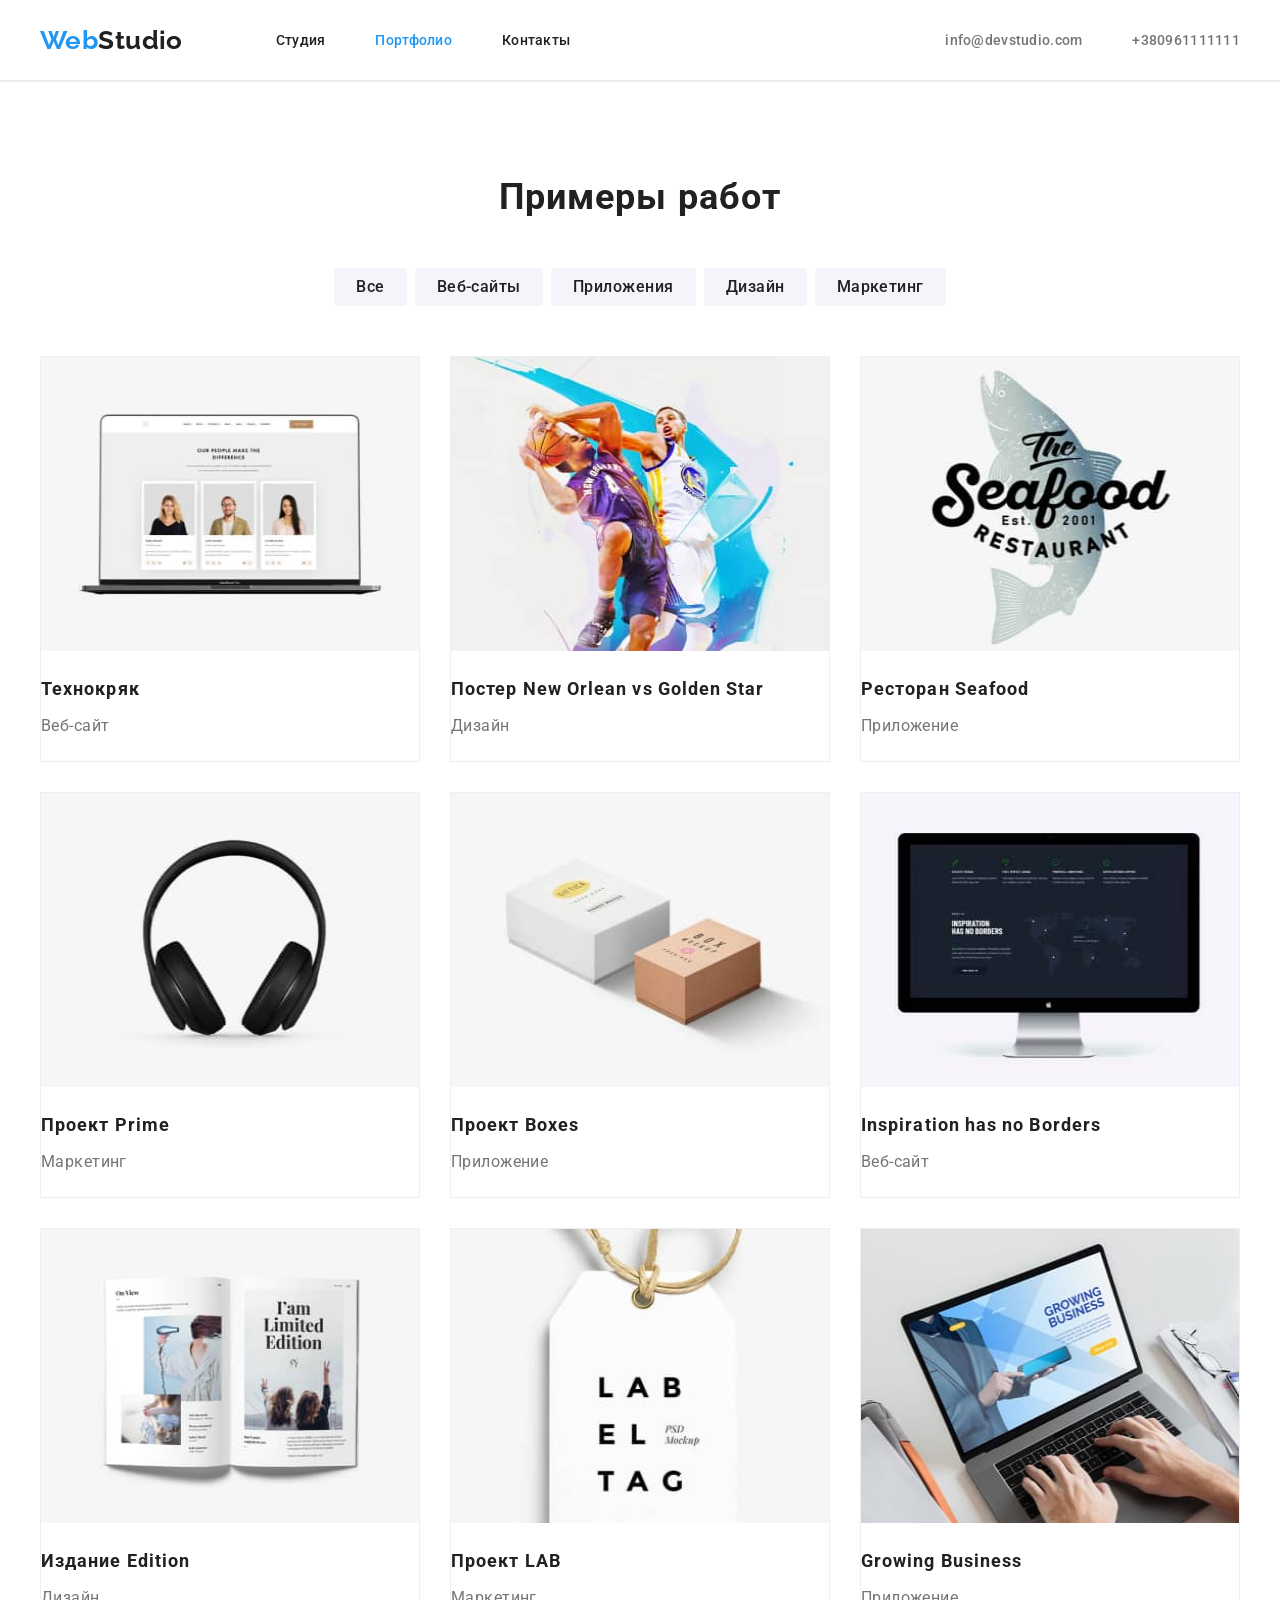
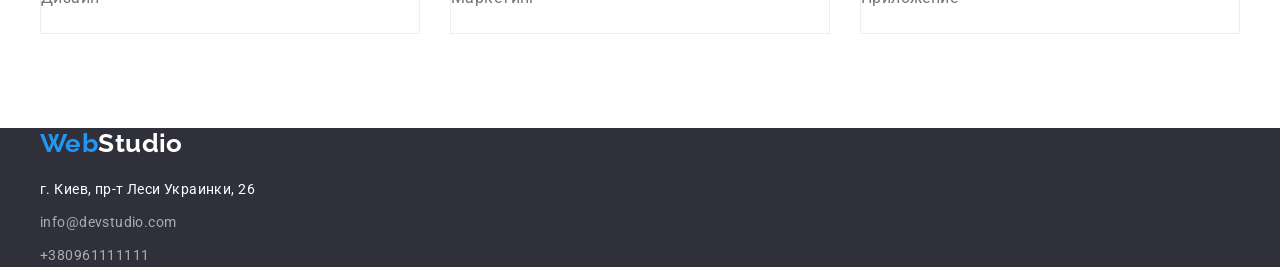
==== portfolio.html @ df91053e "files added" ====
<!DOCTYPE html>
<html lang="ru">

<head>
    <meta charset="UTF-8">
    <meta http-equiv="X-UA-Compatible" content="IE=edge">
    <meta name="viewport" content="width=device-width, initial-scale=1.0">
    <title>Webstudio</title>

    <link
        href="https://fonts.googleapis.com/css2?family=Raleway:wght@700&family=Roboto:wght@400;500;700;900&display=swap"
        rel="stylesheet">

    <link rel="stylesheet"
        href="https://cdnjs.cloudflare.com/ajax/libs/modern-normalize/1.1.0/modern-normalize.min.css">
    <link rel="stylesheet" href="./css/styles.css">

</head>

<body>
    <main>
        <!-- Navigation header -->

        <header class="page-header">
            <div class="container">
                <div class="headerbox">
                    <nav class="main-nav">

                        <a class="logo link" href="./index.html"> <span class="logoblue">Web</span>Studio</a>
                        <ul class="site-nav">

                            <li class="site-nav-item"> <a href="./index.html" class="link">Студия</a>
                            </li>


                            <li class="site-nav-item"> <a href="./portfolio.html" class="link-current">Портфолио</a>
                            </li>


                            <li class="site-nav-item"> <a href="" class="link">Контакты</a></li>
                        </ul>
                    </nav>

                    <ul class="header-contacts">
                        <li class="header-contacts-item"> <a href="Mailto:info@devstudio.com">info@devstudio.com</a>
                        </li>

                        <li class="header-contacts-item"> <a href="tel:+380961111111">+380961111111</a></li>
                    </ul>
                </div>
            </div>
        </header>

        <section class="section">

            <div class=" container">
                <h1 class="section-title">Примеры работ</h1>

                <ul class="button-list">

                    <div class="buttons">
                        <li class="button-list-item"> <button class="button-portfolio" type="button">Все</button>
                        </li>
                        <li class="button-list-item"> <button class="button-portfolio"
                                type="button">Веб&#8209;сайты</button>
                        </li>
                        <li class="button-list-item"> <button class="button-portfolio" type="button">Приложения</button>
                        </li>
                        <li class="button-list-item"> <button class="button-portfolio" type="button">Дизайн</button>
                        </li>
                        <li class="button-list-item"> <button class="button-portfolio" type="button">Маркетинг</button>
                        </li>
                    </div>
                </ul>
            </div>




            <div class=" container">
                <ul class="example-list">
                    <li class="ex-list-item">
                        <a href="">
                            <div class="imgthumb"><img src="./images/project1.jpg" alt="пример" width="370"
                                    height="294">
                            </div>

                            <h2 class="title">Технокряк</h2>
                            <p>Веб-сайт</p>

                        </a>

                    </li>

                    <li class="ex-list-item">
                        <a href="">
                            <div class="imgthumb"><img src="./images/project2.jpg" alt="пример" width="370"
                                    height="294">
                            </div>
                            <h2 class="title">Постер <span lang="en">New Orlean vs Golden Star</span></h2>
                            <p>Дизайн</p>
                        </a>
                    </li>

                    <li class="ex-list-item">
                        <a href="">
                            <div class="imgthumb"><img src="./images/project3.jpg" alt="пример" width="370"
                                    height="294">
                            </div>
                            <h2 class="title">Ресторан <span lang="en">Seafood</span></h2>
                            <p>Приложение</p>
                        </a>
                    </li>

                    <li class="ex-list-item">
                        <a href="">
                            <div class="imgthumb"><img src="./images/project4.jpg" alt="пример" width="370"
                                    height="294">
                            </div>
                            <h2 class="title">Проект <span lang="en">Prime</span></h2>
                            <p>Маркетинг</p>
                        </a>
                    </li>

                    <li class="ex-list-item">
                        <a href="">
                            <div class="imgthumb"><img src="./images/project5.jpg" alt="пример" width="370"
                                    height="294">
                            </div>
                            <h2 class="title">Проект <span lang="en">Boxes</span></h2>
                            <p>Приложение</p>
                        </a>
                    </li>

                    <li class="ex-list-item">
                        <a href="">
                            <div class="imgthumb"><img src="./images/project6.jpg" alt="пример" width="370"
                                    height="294">
                            </div>
                            <h2 class="title" lang="en">Inspiration has no Borders</h2>
                            <p>Веб-сайт</p>
                        </a>
                    </li>

                    <li class="ex-list-item">
                        <a href="">
                            <div class="imgthumb">
                                <img src="./images/project7.jpg" alt="пример" width="370" height="294">
                            </div>
                            <h2 class="title">Издание <span lang="en">Edition</span></h2>
                            <p>Дизайн</p>
                        </a>
                    </li>

                    <li class="ex-list-item">
                        <a href="">
                            <div class="imgthumb">
                                <img src="./images/project8.jpg" alt="пример" width="370" height="294">
                            </div>
                            <h2 class="title">Проект <span lang="en">LAB</span></h2>
                            <p>Маркетинг</p>
                        </a>
                    </li>

                    <li class="ex-list-item">
                        <a href="">
                            <div class="imgthumb">
                                <img src="./images/project9.jpg" alt="пример" width="370" height="294">
                            </div>
                            <h2 class="title" lang="en">Growing Business</h2>
                            <p>Приложение</p>
                        </a>
                    </li>
                </ul>
            </div>
        </section>




    </main>

    <!-- Футер -->
    <footer class="section-footer">

        <div class="container">
            <a class="logowhite" href="./index.html"> <span class="logoblue">Web</span>Studio</a>

            <!-- Вопрос, можно ли в адрес вставлять список? -->
            <address class="address">
                <a class="item" href="https://www.google.com/maps/place/%D0%B1%D1%83%D0%BB.+%D0%9B%D0%B5%D1%81%D0%B8+%D0%A3%D0%BA%D1%80%D0%B0%D0%B8%D0%BD%D0%BA%D0%B8,+26,+%D0%9A%D0%B8%D0%B5%D0%B2,+02000/@50.4265807,30.5361971,17z/data=!3m1!4b1!4m5!3m4!1s0x40d4cf0e033ecbe9:0x57a4dffefec77da0!8m2!3d50.4265807!4d30.5383858"
                    target="_blank" rel="noopener noreferrer nofollow"> г. Киев, пр-т Леси Украинки, 26</a>


                <ul class="address-cont">
                    <li class="item"> <a href="Mailto:info@devstudio.com">info@devstudio.com</a></li>
                    <li class="item"> <a href="tel:+380961111111">+380961111111</a></li>
                </ul>
            </address>
        </div>
    </footer>
</body>

</html>
---- css/styles.css ----
/* html{
    box-sizing: border-box;
}

*, *::before, *::after{
    box-sizing: inherit;
} */

/* primary text color grey #757575 */
/* secondary text color black #212121 */
/* white text color #fff */
/* accent color #2196F3 */
/* primary bg color  #fff */
/* secondary bg color #F5F4FA */
/* footer bg color #2F303A */
/* stroke portfolio works #EEEEEE */
/* stroke header #ECECEC */

:root {
    --primary-txt-col: #757575;
    --secondary-txt-col: #212121;
    --white-txt-col: #fff;
    --accent-col: #2196f3;
    --primary-bg-col: #fff;
    --secondary-bg-col: #f5f4fa;
    --footer-bg-col: #2f303a;
    --gap: 30px;
    --stroke-portfolio: #EEEEEE;
    --stroke-header: #ECECEC;
}

/* index.html */
body {
    font-family: roboto, sans-serif;
    font-size: 14px;
    font-weight: 400;
    color: var(--primary-txt-col);
    background-color: var(--primary-bg-col);
    letter-spacing: 0.03em;
}

h1,
h2,
h3,
h4,
h5,
h6,
p,
ul{
    margin-top: 0;
    margin-bottom: 0;
    padding: 0;
}

/* logotype style */
.logo {
    font-family: raleway;
    font-size: 26px;
    font-weight: 700;
    color: var(--secondary-txt-col);
    text-decoration: none;
    line-height: 1.17;

    margin-right: 93px;
}

.logoblue {
    color: var(--accent-col);
}

/* site nav and header contacts*/

.container {
    width: 1230px;
    padding: 0 15px;
    margin: 0 auto;

    /* outline: solid 2px tomato; */
}

.page-header {
    border-bottom: 2px solid var(--stroke-header);
}

.headerbox, .main-nav{
    display: flex;
    align-items: center;
}

.site-nav,
.header-contacts {
    line-height: 1.17;
    letter-spacing: 0.02em;
    font-weight: 500;

    list-style: none;

    display: flex;
}

.site-nav-item:not(:last-child) {
    margin-right: 50px;
    /* background-color: tomato; */
}

.header-contacts{
    margin-left: auto;
}

.header-contacts-item + .header-contacts-item {
    margin-left: 50px;
    /* background-color: tomato; */
}

.site-nav a {
    color: var(--secondary-txt-col);
    text-decoration: none;
    display:block;
    padding-top: 32px;
    padding-bottom: 32px;
}

.header-contacts a {
    color: var(--primary-txt-col);
    text-decoration: none;
    display:block;
    padding-top: 32px;
    padding-bottom: 32px;
}

.site-nav a:hover,
.site-nav a:focus,
.header-contacts a:hover,
.header-contacts a:focus {
    color: var(--accent-col);
}

.site-nav .link-current {
    color: var(--accent-col);
}








/* hero+button */
/* Залит темный фон, чтобы были видны буквы */

.hero {
    text-align: center;
}

.hero-title {
    background-color: #2F303A;

    font-weight: 900;
    font-size: 44px;
    color: var(--white-txt-col);
    text-transform: uppercase;
    line-height: 1.36;

    letter-spacing: 0.06em;

    margin: 0 auto 28px auto;

}

.button-hero {
    cursor: pointer;
    font-family: Roboto, sans-serif;
    font-weight: 700;
    font-size: 16px;
    line-height: 1.87;

    letter-spacing: 0.06em;
    border-radius: 4px;

    border-style: none;
    border-color: none;

    background-color: var(--accent-col);
    color: var(--white-txt-col);

    padding: 10px 32px;
    min-width: 200px;
    height: 50px;
    text-align: center;

}


/* преимущества */
/* ДЛЯ ВСЕХ СЕКЦИЙ МОЖНО ЗАДАТЬ СРЕДНЕЕ ЗНАЧЕНИЕ Паддинг? */
.section {
    padding-top: 94px;
    padding-bottom: 94px;
}

.features-list {
    display: flex;
    flex-wrap: wrap;
    margin-left: calc(-1 * var(--gap));
}

.features-list-item {
    list-style: none;
    line-height: 1.7;
    letter-spacing: 0.03em;

    padding: 0;

    /* outline: 1px solid teal; */

    flex-basis: calc(100%/4 - var(--gap));
    margin-left: var(--gap);
}

.features-list .title {
    font-weight: 700;
    font-size: 14px;
    line-height: 1.14;
    color: var(--secondary-txt-col);
    text-transform: uppercase;
    letter-spacing: 0.03em;

    margin: 0 0 10px 0;
}


/* Чем мы занимаемся */

img {
    display: block;
    width: 100%;
}

.whatwedo-list {
    display: flex;
    flex-wrap: wrap;
    margin-left: calc(-1 * var(--gap));

}

.whatwedo-list-item {
    padding: 0;
    list-style: none;

    /* outline: 1px solid teal; */

    flex-basis: calc(100%/3 - var(--gap));
    margin-left: var(--gap);
}

/* Наша команда */

.section:nth-child(5) {
    background-color: var(--secondary-bg-col);
}

.section-title {
    font-weight: 700;
    font-size: 36px;
    line-height: 1.17;
    color: var(--secondary-txt-col);
    text-align: center;
    letter-spacing: 0.03em;

    margin-bottom: 50px;
}

.coworkers-list .title {
    font-weight: 500;
    font-size: 16px;
    line-height: 1.17;
    color: var(--secondary-txt-col);

    margin-bottom: 10px;
}

.coworkers-list {
    list-style: none;
    line-height: 1.17;

    padding: 0;
    margin: 0;

    display: flex;
    flex-wrap: wrap;
    margin-left: calc(-1 * var(--gap));
}

.img-coworkers{
    margin-bottom: 30px;
}
.coworkers-list-item {

    /* outline: 1px solid teal; */

    flex-basis: calc(100% / 4 - var(--gap));
    margin-left: var(--gap);

    text-align: center;

    background: #FFFFFF;

    box-shadow: 0px 1px 3px rgba(0, 0, 0, 0.12),
    0px 1px 1px rgba(0, 0, 0, 0.14),
    0px 2px 1px rgba(0, 0, 0, 0.2);
    border-radius: 0px 0px 4px 4px;
}

.coworkers-list-item p{
    margin-bottom: 30px;
}

/* футер */
/* Залит темный фон, чтобы были видны буквы */
.section-footer {
    background-color: #2f303a;
}

.logowhite {
    font-family: raleway;
    font-size: 26px;
    font-weight: 700;
    color: var(--white-txt-col);
    text-decoration: none;
    line-height: 1.17;

    margin-bottom:20px;
    display: block
}

.address-cont {
    list-style: none;
    line-height: 1.7;
}

.address a {
    text-decoration: none;
    color: var(--white-txt-col);
    font-style: normal;
    line-height: 1.7;
    display:block;
    margin-bottom: 9px;
}

.address-cont a {
    text-decoration: none;
    color: rgba(255, 255, 255, 0.6);
    display: block;
    margin-bottom: 9px;

}

.address a:hover,
.address a:focus,
.address-cont a:hover,
.address-cont a:focus {
    color: var(--accent-col);
}


/* portfolio html */

.button-portfolio:hover,
.button-portfolio:focus {
    background-color: var(--accent-col);
    color: var(--white-txt-col);
    box-shadow: 0px 3px 1px rgba(0, 0, 0, 0.1),
        0px 1px 2px rgba(0, 0, 0, 0.08),
        0px 2px 2px rgba(0, 0, 0, 0.12);
}

.button-portfolio {
    cursor: pointer;
    font-family: Roboto, sans-serif;
    font-weight: 500;
    font-size: 16px;
    line-height: 1.62;

    letter-spacing: 0.03em;
    border-radius: 4px;

    border-style: none;
    border-color: none;

    background-color: var(--secondary-bg-col);
    color: var(--secondary-txt-col);

    padding: 6px 22px;
        
    
}

.button-list {
    margin-bottom: 50px;
    

    list-style: none;

    display: flex;
    flex-wrap: wrap;
    margin-left: -8px;
    min-width: 73px;
    
}

.buttons{
    display:flex;  
    margin-left: auto;
    margin-right: auto;
}

.button-list-item {
    /* outline: 1px solid teal; */

    flex-basis: calc(100% / 5 - 8px);
    margin-left: 8px;    
}

/* примеры работ */


.example-list {
    display: flex;
    flex-wrap: wrap;

    margin-left: calc(-1 * var(--gap));
    margin-bottom: calc(-1 * var(--gap));

}

.ex-list-item {
    list-style: none;
    flex-basis: calc(100% / 3 - var(--gap));

    margin-left: var(--gap);
    margin-bottom: var(--gap);

    list-style: none;

    background: var(--primary-bg-col);
    border: 1px solid var(--stroke-portfolio);

}

.example-list a {
    text-decoration: none;
}

.imgthumb {
    margin-bottom: 20px;
}

.example-list .title {
    margin-block-start: 0;
    margin-block-end: 0;

    font-weight: 700;
    font-size: 18px;
    line-height: 2;
    color: var(--secondary-txt-col);
    letter-spacing: 0.06em;

    margin-bottom: 4px;
}

.example-list p {
    font-size: 16px;
    line-height: 1.86;
    color: var(--primary-txt-col);

    margin-bottom: 20px;
}
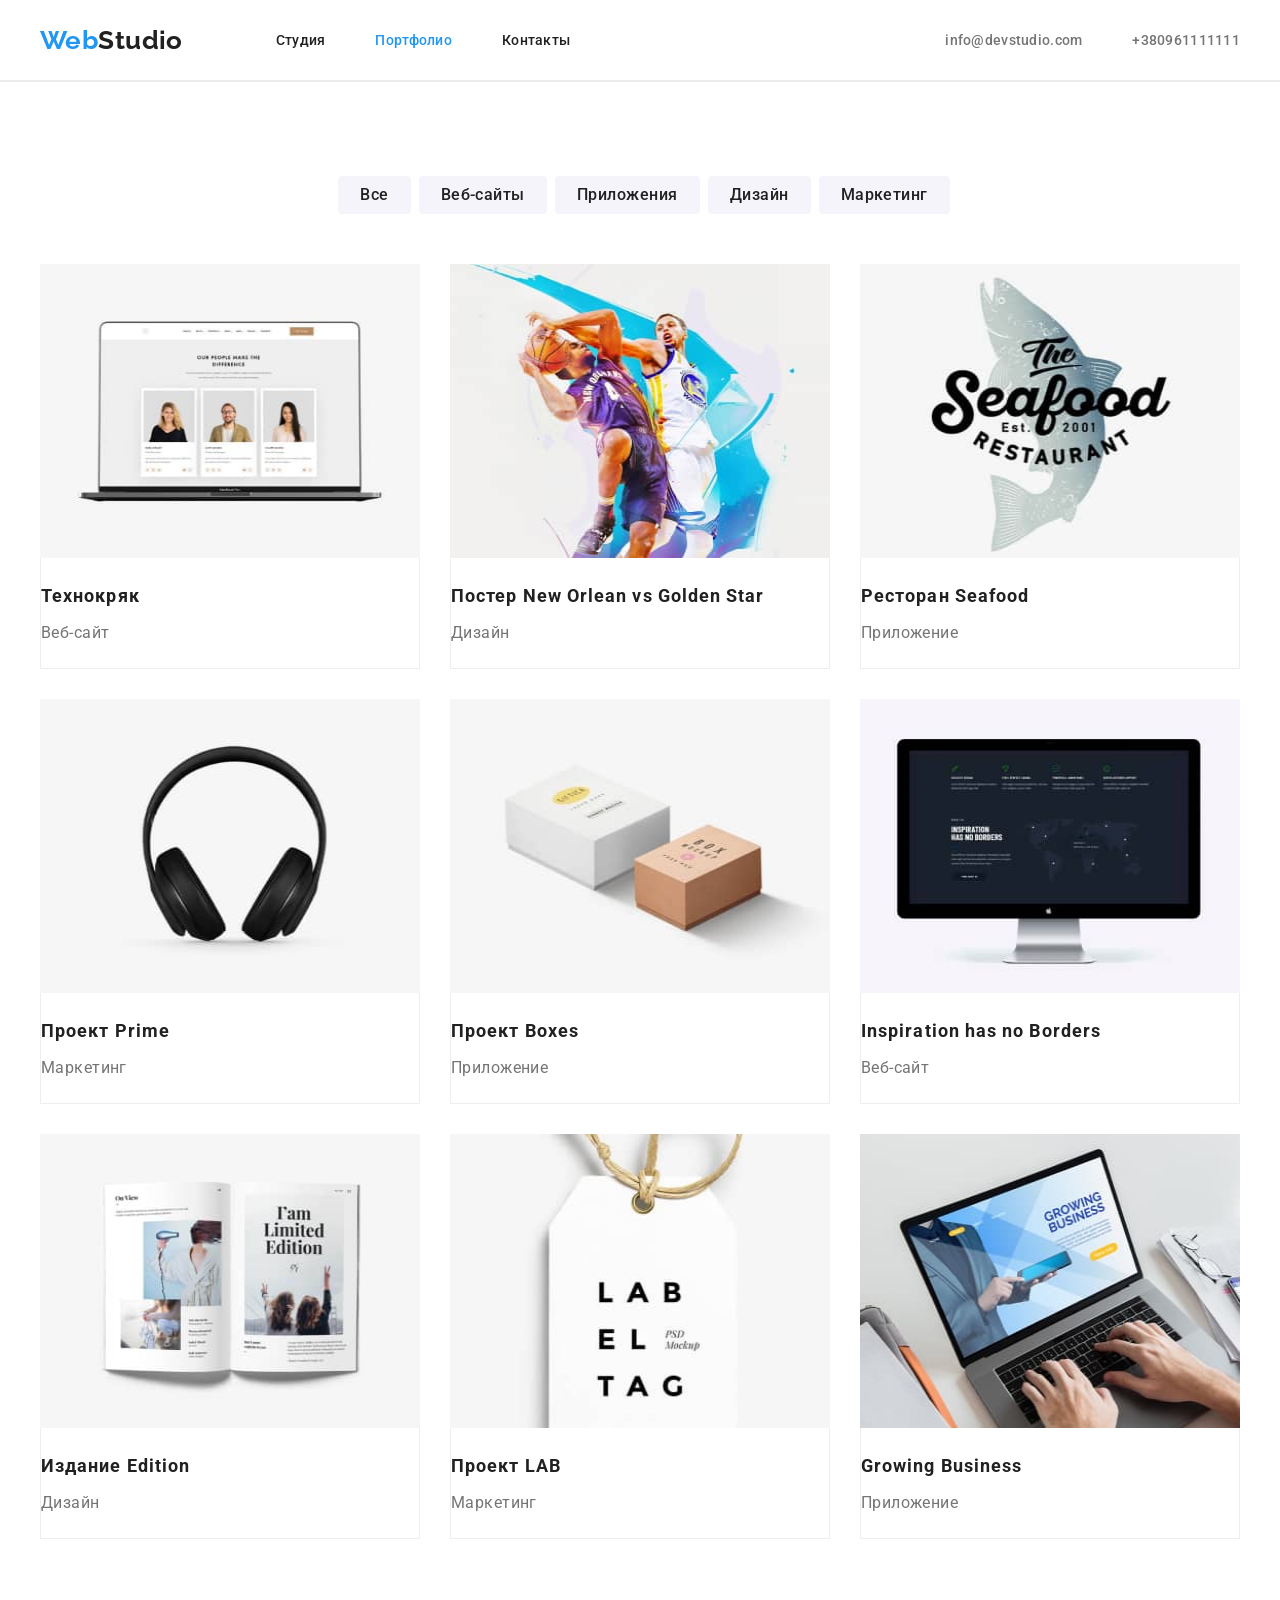
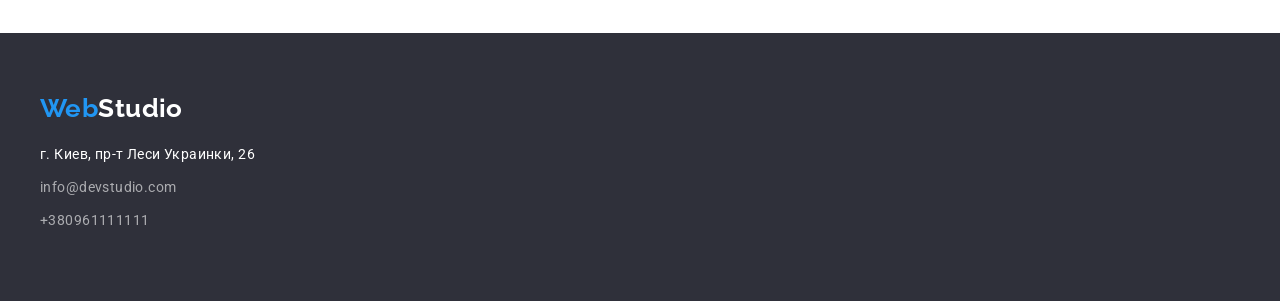
==== commit 4eb22482: "перетянута 3я дз-шка" ====
--- a/portfolio.html
+++ b/portfolio.html
@@ -54,7 +54,7 @@
         <section class="section">
 
             <div class=" container">
-                <h1 class="section-title">Примеры работ</h1>
+                <!-- <h1 class="section-title">Примеры работ</h1> -->
 
                 <ul class="button-list">
 
@@ -84,21 +84,24 @@
                             <div class="imgthumb"><img src="./images/project1.jpg" alt="пример" width="370"
                                     height="294">
                             </div>
-
-                            <h2 class="title">Технокряк</h2>
-                            <p>Веб-сайт</p>
-
-                        </a>
-
-                    </li>
+                            <div class="card-content">
+                                <h2 class="title">Технокряк</h2>
+                                <p>Веб-сайт </p>
+                            </div>
+                        </a>
+                    </li>
+
 
                     <li class="ex-list-item">
                         <a href="">
                             <div class="imgthumb"><img src="./images/project2.jpg" alt="пример" width="370"
                                     height="294">
                             </div>
-                            <h2 class="title">Постер <span lang="en">New Orlean vs Golden Star</span></h2>
-                            <p>Дизайн</p>
+                            <div class="card-content">
+                                <h2 class="title">Постер <span lang="en">New Orlean vs Golden Star</span>
+                                </h2>
+                                <p>Дизайн</p>
+                            </div>
                         </a>
                     </li>
 
@@ -107,8 +110,10 @@
                             <div class="imgthumb"><img src="./images/project3.jpg" alt="пример" width="370"
                                     height="294">
                             </div>
-                            <h2 class="title">Ресторан <span lang="en">Seafood</span></h2>
-                            <p>Приложение</p>
+                            <div class="card-content">
+                                <h2 class="title">Ресторан <span lang="en">Seafood</span></h2>
+                                <p>Приложение</p>
+                            </div>
                         </a>
                     </li>
 
@@ -117,8 +122,10 @@
                             <div class="imgthumb"><img src="./images/project4.jpg" alt="пример" width="370"
                                     height="294">
                             </div>
-                            <h2 class="title">Проект <span lang="en">Prime</span></h2>
-                            <p>Маркетинг</p>
+                            <div class="card-content">
+                                <h2 class="title">Проект <span lang="en">Prime</span></h2>
+                                <p>Маркетинг</p>
+                            </div>
                         </a>
                     </li>
 
@@ -127,8 +134,10 @@
                             <div class="imgthumb"><img src="./images/project5.jpg" alt="пример" width="370"
                                     height="294">
                             </div>
-                            <h2 class="title">Проект <span lang="en">Boxes</span></h2>
-                            <p>Приложение</p>
+                            <div class="card-content">
+                                <h2 class="title">Проект <span lang="en">Boxes</span></h2>
+                                <p>Приложение</p>
+                            </div>
                         </a>
                     </li>
 
@@ -137,8 +146,10 @@
                             <div class="imgthumb"><img src="./images/project6.jpg" alt="пример" width="370"
                                     height="294">
                             </div>
-                            <h2 class="title" lang="en">Inspiration has no Borders</h2>
-                            <p>Веб-сайт</p>
+                            <div class="card-content">
+                                <h2 class="title" lang="en">Inspiration has no Borders</h2>
+                                <p>Веб-сайт</p>
+                            </div>
                         </a>
                     </li>
 
@@ -147,8 +158,10 @@
                             <div class="imgthumb">
                                 <img src="./images/project7.jpg" alt="пример" width="370" height="294">
                             </div>
-                            <h2 class="title">Издание <span lang="en">Edition</span></h2>
-                            <p>Дизайн</p>
+                            <div class="card-content">
+                                <h2 class="title">Издание <span lang="en">Edition</span></h2>
+                                <p>Дизайн</p>
+                            </div>
                         </a>
                     </li>
 
@@ -157,8 +170,10 @@
                             <div class="imgthumb">
                                 <img src="./images/project8.jpg" alt="пример" width="370" height="294">
                             </div>
-                            <h2 class="title">Проект <span lang="en">LAB</span></h2>
-                            <p>Маркетинг</p>
+                            <div class="card-content">
+                                <h2 class="title">Проект <span lang="en">LAB</span></h2>
+                                <p>Маркетинг</p>
+                            </div>
                         </a>
                     </li>
 
@@ -167,8 +182,10 @@
                             <div class="imgthumb">
                                 <img src="./images/project9.jpg" alt="пример" width="370" height="294">
                             </div>
-                            <h2 class="title" lang="en">Growing Business</h2>
-                            <p>Приложение</p>
+                            <div class="card-content">
+                                <h2 class="title" lang="en">Growing Business</h2>
+                                <p>Приложение</p>
+                            </div>
                         </a>
                     </li>
                 </ul>
@@ -188,7 +205,8 @@
 
             <!-- Вопрос, можно ли в адрес вставлять список? -->
             <address class="address">
-                <a class="item" href="https://www.google.com/maps/place/%D0%B1%D1%83%D0%BB.+%D0%9B%D0%B5%D1%81%D0%B8+%D0%A3%D0%BA%D1%80%D0%B0%D0%B8%D0%BD%D0%BA%D0%B8,+26,+%D0%9A%D0%B8%D0%B5%D0%B2,+02000/@50.4265807,30.5361971,17z/data=!3m1!4b1!4m5!3m4!1s0x40d4cf0e033ecbe9:0x57a4dffefec77da0!8m2!3d50.4265807!4d30.5383858"
+                <a class="item"
+                    href="https://www.google.com/maps/place/%D0%B1%D1%83%D0%BB.+%D0%9B%D0%B5%D1%81%D0%B8+%D0%A3%D0%BA%D1%80%D0%B0%D0%B8%D0%BD%D0%BA%D0%B8,+26,+%D0%9A%D0%B8%D0%B5%D0%B2,+02000/@50.4265807,30.5361971,17z/data=!3m1!4b1!4m5!3m4!1s0x40d4cf0e033ecbe9:0x57a4dffefec77da0!8m2!3d50.4265807!4d30.5383858"
                     target="_blank" rel="noopener noreferrer nofollow"> г. Киев, пр-т Леси Украинки, 26</a>
 
 
--- a/css/styles.css
+++ b/css/styles.css
@@ -52,6 +52,11 @@
     padding: 0;
 }
 
+img {
+    display: block;
+    width: 100%;
+}
+
 /* logotype style */
 .logo {
     font-family: raleway;
@@ -140,17 +145,13 @@
 }
 
 
-
-
-
-
-
-
 /* hero+button */
 /* Залит темный фон, чтобы были видны буквы */
 
 .hero {
     text-align: center;
+    padding-top: 200px;
+    padding-bottom: 200px;
 }
 
 .hero-title {
@@ -199,6 +200,10 @@
     padding-bottom: 94px;
 }
 
+.section:nth-child(3n){
+    padding-bottom: 0;
+}
+
 .features-list {
     display: flex;
     flex-wrap: wrap;
@@ -213,7 +218,7 @@
     padding: 0;
 
     /* outline: 1px solid teal; */
-
+    width: 270px;
     flex-basis: calc(100%/4 - var(--gap));
     margin-left: var(--gap);
 }
@@ -232,10 +237,7 @@
 
 /* Чем мы занимаемся */
 
-img {
-    display: block;
-    width: 100%;
-}
+
 
 .whatwedo-list {
     display: flex;
@@ -292,9 +294,11 @@
     margin-left: calc(-1 * var(--gap));
 }
 
-.img-coworkers{
-    margin-bottom: 30px;
-}
+.coworkers-list-content{
+    padding-top: 30px;
+    padding-bottom: 30px;
+}
+
 .coworkers-list-item {
 
     /* outline: 1px solid teal; */
@@ -312,14 +316,13 @@
     border-radius: 0px 0px 4px 4px;
 }
 
-.coworkers-list-item p{
-    margin-bottom: 30px;
-}
 
 /* футер */
 /* Залит темный фон, чтобы были видны буквы */
 .section-footer {
     background-color: #2f303a;
+    padding-top: 60px;
+    padding-bottom: 60px;
 }
 
 .logowhite {
@@ -391,21 +394,17 @@
     background-color: var(--secondary-bg-col);
     color: var(--secondary-txt-col);
 
-    padding: 6px 22px;
-        
+    padding: 6px 22px;    
     
 }
 
 .button-list {
     margin-bottom: 50px;
-    
 
     list-style: none;
 
     display: flex;
     flex-wrap: wrap;
-    margin-left: -8px;
-    min-width: 73px;
     
 }
 
@@ -444,16 +443,19 @@
     list-style: none;
 
     background: var(--primary-bg-col);
+    
+
+}
+
+.example-list a {
+    text-decoration: none;
+}
+
+.card-content{
+    padding-top: 20px;
+    padding-bottom: 20px;
     border: 1px solid var(--stroke-portfolio);
-
-}
-
-.example-list a {
-    text-decoration: none;
-}
-
-.imgthumb {
-    margin-bottom: 20px;
+    border-top-style: none;
 }
 
 .example-list .title {
@@ -474,7 +476,6 @@
     line-height: 1.86;
     color: var(--primary-txt-col);
 
-    margin-bottom: 20px;
-}
-
-
+}
+
+
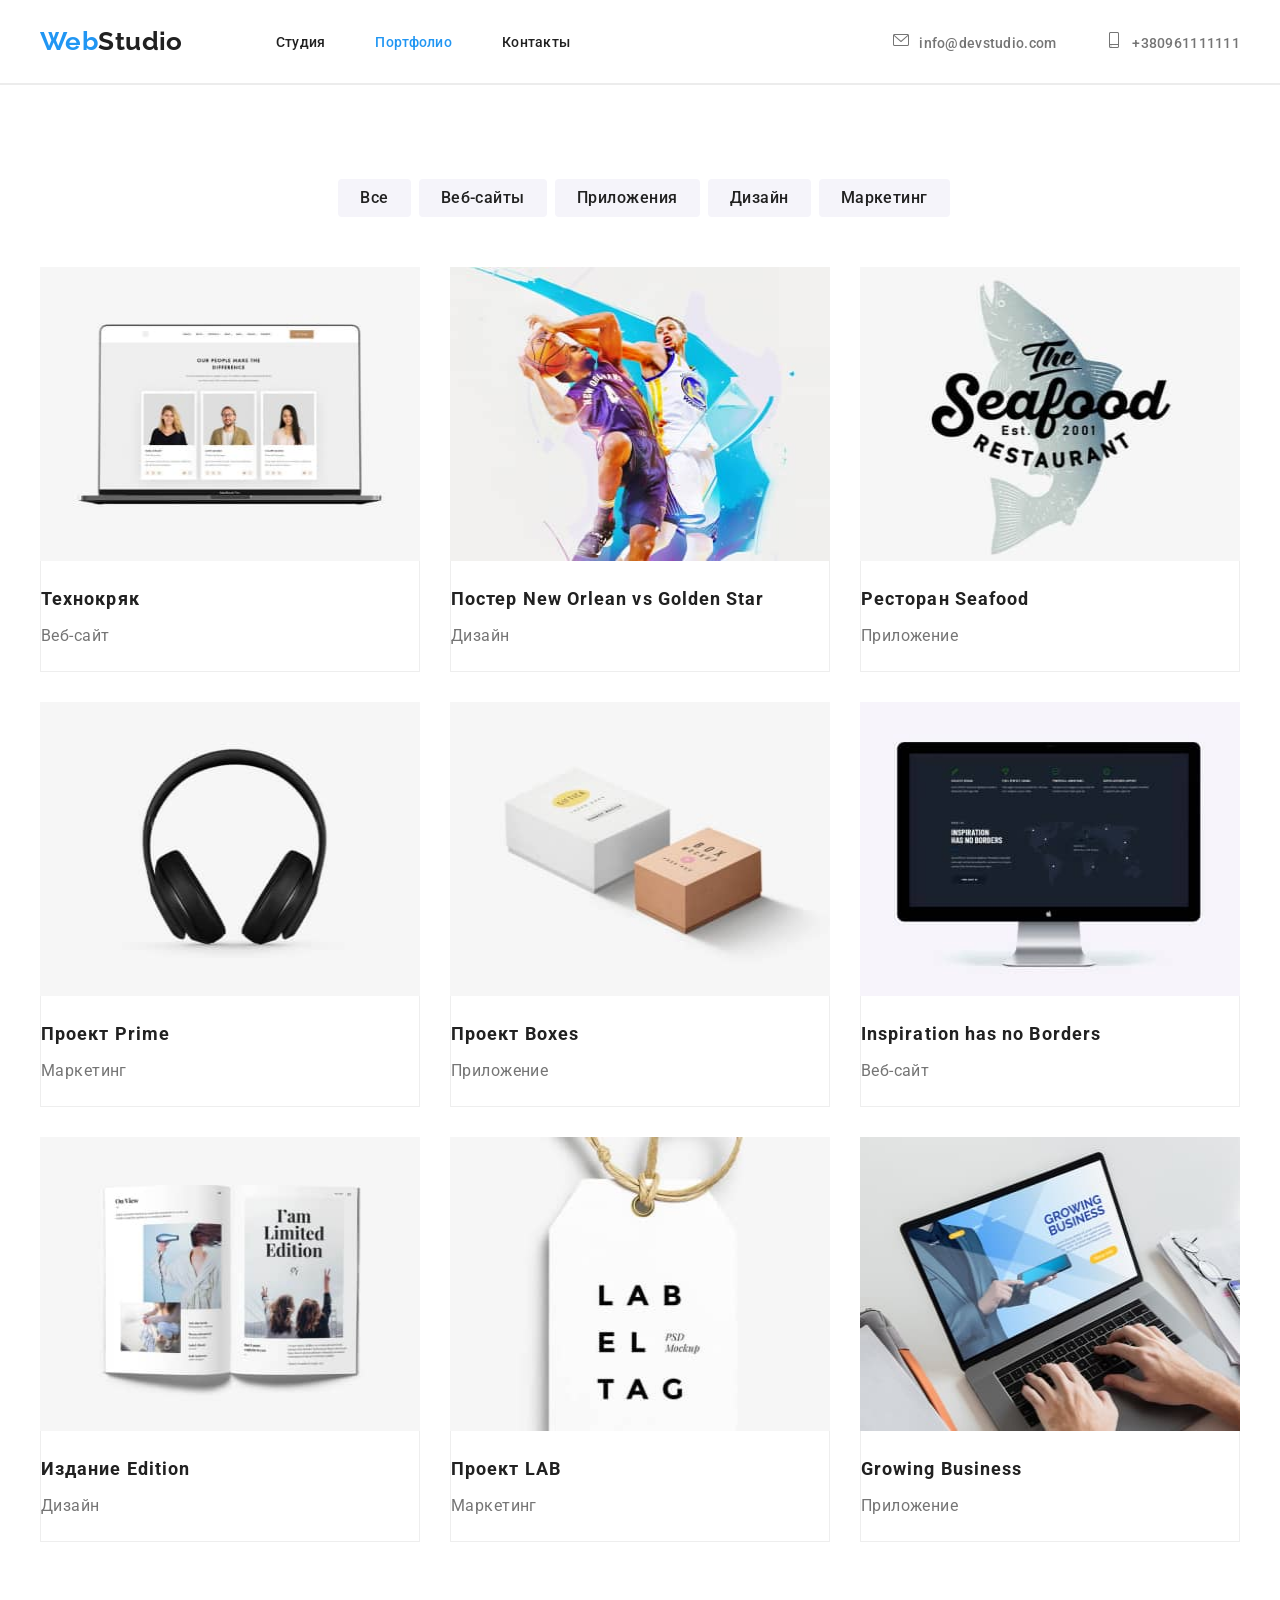
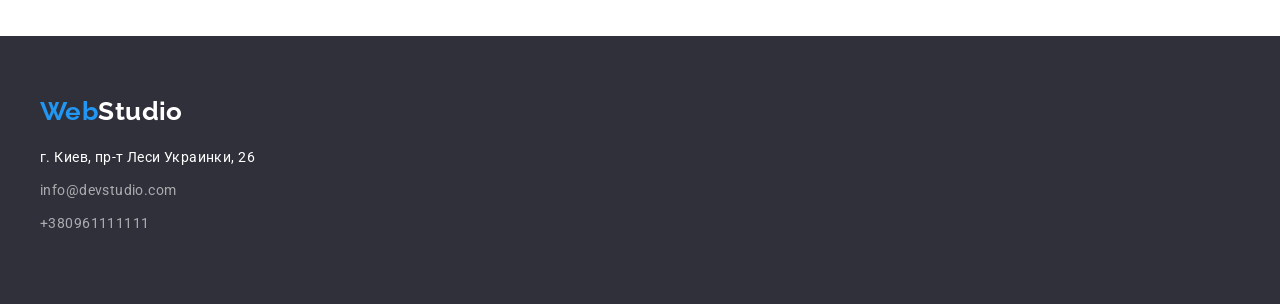
==== commit 8b36acac: "ok" ====
--- a/portfolio.html
+++ b/portfolio.html
@@ -29,23 +29,21 @@
                         <a class="logo link" href="./index.html"> <span class="logoblue">Web</span>Studio</a>
                         <ul class="site-nav">
 
-                            <li class="site-nav-item"> <a href="./index.html" class="link">Студия</a>
+                            <li class="site-nav-item"> <a class="link" href="./index.html" >Студия</a>
                             </li>
 
 
-                            <li class="site-nav-item"> <a href="./portfolio.html" class="link-current">Портфолио</a>
+                            <li class="site-nav-item"> <a class="link current" href="./portfolio.html" >Портфолио</a>
                             </li>
 
 
-                            <li class="site-nav-item"> <a href="" class="link">Контакты</a></li>
+                            <li class="site-nav-item"> <a class="link" href="" >Контакты</a></li>
                         </ul>
                     </nav>
 
                     <ul class="header-contacts">
-                        <li class="header-contacts-item"> <a href="Mailto:info@devstudio.com">info@devstudio.com</a>
-                        </li>
-
-                        <li class="header-contacts-item"> <a href="tel:+380961111111">+380961111111</a></li>
+                        <li class="header-contacts-item"> <a class="link email" href="Mailto:info@devstudio.com">info@devstudio.com</a></li>
+                        <li class="header-contacts-item"> <a class="link phone" href="tel:+380961111111">+380961111111</a></li>
                     </ul>
                 </div>
             </div>
--- a/css/styles.css
+++ b/css/styles.css
@@ -15,6 +15,7 @@
 /* footer bg color #2F303A */
 /* stroke portfolio works #EEEEEE */
 /* stroke header #ECECEC */
+/* bg color hero #C4C4C4*/
 
 :root {
     --primary-txt-col: #757575;
@@ -27,6 +28,7 @@
     --gap: 30px;
     --stroke-portfolio: #EEEEEE;
     --stroke-header: #ECECEC;
+    --bg-color-hero: #C4C4C4;
 }
 
 /* index.html */
@@ -46,7 +48,7 @@
 h5,
 h6,
 p,
-ul{
+ul {
     margin-top: 0;
     margin-bottom: 0;
     padding: 0;
@@ -79,17 +81,17 @@
     width: 1230px;
     padding: 0 15px;
     margin: 0 auto;
-
-    /* outline: solid 2px tomato; */
 }
 
 .page-header {
     border-bottom: 2px solid var(--stroke-header);
 }
 
-.headerbox, .main-nav{
+.headerbox,
+.main-nav {
     display: flex;
     align-items: center;
+    vertical-align: baseline;
 }
 
 .site-nav,
@@ -105,32 +107,32 @@
 
 .site-nav-item:not(:last-child) {
     margin-right: 50px;
-    /* background-color: tomato; */
-}
-
-.header-contacts{
+}
+
+.header-contacts {
     margin-left: auto;
 }
 
-.header-contacts-item + .header-contacts-item {
+.header-contacts-item+.header-contacts-item {
     margin-left: 50px;
-    /* background-color: tomato; */
-}
-
-.site-nav a {
-    color: var(--secondary-txt-col);
-    text-decoration: none;
-    display:block;
+}
+
+.site-nav-item>.link {
+    color: var(--secondary-txt-col);
+    text-decoration: none;
+    display: block;
     padding-top: 32px;
     padding-bottom: 32px;
-}
-
-.header-contacts a {
+
+}
+
+.header-contacts-item>.link {
     color: var(--primary-txt-col);
     text-decoration: none;
-    display:block;
+    display: block;
     padding-top: 32px;
     padding-bottom: 32px;
+
 }
 
 .site-nav a:hover,
@@ -140,23 +142,56 @@
     color: var(--accent-col);
 }
 
-.site-nav .link-current {
+.link.current {
     color: var(--accent-col);
 }
 
+/* ПОЧЕМУ ИКОНКИ НЕ В ОДНУ ЛИНИЮ С ТЕКСТОМ*/
+.link.email::before,
+.link.phone::before {
+    display: inline-flex;
+    content: "";
+
+
+    /* background-color: red; */
+
+    margin-right: 10px;
+    background-size: contain;
+    background-repeat: no-repeat;
+    background-position: center;
+
+}
+
+.email::before {
+    width: 16px;
+    height: 16px;
+    background-image: url('../images/email.svg');
+
+}
+
+.phone::before {
+    width: 16px;
+    height: 16px;
+    background-image: url('../images/phone.svg')
+}
 
 /* hero+button */
-/* Залит темный фон, чтобы были видны буквы */
 
 .hero {
+    background-color: var(--bg-color-hero);
+    height: 600px;
+    max-width: 1600px;
+    margin-left: auto;
+    margin-right: auto;
+    background-image: linear-gradient(to right, rgba(47, 48, 58, 0.4), rgba(47, 48, 58, 0.4)),
+        url('../images/Hero-pic.jpg');
+
     text-align: center;
     padding-top: 200px;
     padding-bottom: 200px;
 }
 
 .hero-title {
-    background-color: #2F303A;
-
     font-weight: 900;
     font-size: 44px;
     color: var(--white-txt-col);
@@ -166,7 +201,6 @@
     letter-spacing: 0.06em;
 
     margin: 0 auto 28px auto;
-
 }
 
 .button-hero {
@@ -200,7 +234,7 @@
     padding-bottom: 94px;
 }
 
-.section:nth-child(3n){
+.section:nth-child(3n) {
     padding-bottom: 0;
 }
 
@@ -223,6 +257,24 @@
     margin-left: var(--gap);
 }
 
+.features-list-item::before {
+    display: block;
+    content: "";
+    height: 120px;
+
+    background-color: var(--secondary-bg-col);
+    background-repeat: no-repeat;
+    background-size: contain;
+}
+
+.features-list-item .antenna::before{
+    background-image: url(../images/features1.svg);
+}
+
+.features-list-item-content {
+    padding-top: 30px;
+}
+
 .features-list .title {
     font-weight: 700;
     font-size: 14px;
@@ -294,7 +346,7 @@
     margin-left: calc(-1 * var(--gap));
 }
 
-.coworkers-list-content{
+.coworkers-list-content {
     padding-top: 30px;
     padding-bottom: 30px;
 }
@@ -311,8 +363,8 @@
     background: #FFFFFF;
 
     box-shadow: 0px 1px 3px rgba(0, 0, 0, 0.12),
-    0px 1px 1px rgba(0, 0, 0, 0.14),
-    0px 2px 1px rgba(0, 0, 0, 0.2);
+        0px 1px 1px rgba(0, 0, 0, 0.14),
+        0px 2px 1px rgba(0, 0, 0, 0.2);
     border-radius: 0px 0px 4px 4px;
 }
 
@@ -333,7 +385,7 @@
     text-decoration: none;
     line-height: 1.17;
 
-    margin-bottom:20px;
+    margin-bottom: 20px;
     display: block
 }
 
@@ -347,7 +399,7 @@
     color: var(--white-txt-col);
     font-style: normal;
     line-height: 1.7;
-    display:block;
+    display: block;
     margin-bottom: 9px;
 }
 
@@ -394,8 +446,8 @@
     background-color: var(--secondary-bg-col);
     color: var(--secondary-txt-col);
 
-    padding: 6px 22px;    
-    
+    padding: 6px 22px;
+
 }
 
 .button-list {
@@ -405,11 +457,11 @@
 
     display: flex;
     flex-wrap: wrap;
-    
-}
-
-.buttons{
-    display:flex;  
+
+}
+
+.buttons {
+    display: flex;
     margin-left: auto;
     margin-right: auto;
 }
@@ -418,7 +470,7 @@
     /* outline: 1px solid teal; */
 
     flex-basis: calc(100% / 5 - 8px);
-    margin-left: 8px;    
+    margin-left: 8px;
 }
 
 /* примеры работ */
@@ -443,7 +495,7 @@
     list-style: none;
 
     background: var(--primary-bg-col);
-    
+
 
 }
 
@@ -451,7 +503,7 @@
     text-decoration: none;
 }
 
-.card-content{
+.card-content {
     padding-top: 20px;
     padding-bottom: 20px;
     border: 1px solid var(--stroke-portfolio);
@@ -476,6 +528,4 @@
     line-height: 1.86;
     color: var(--primary-txt-col);
 
-}
-
-
+}
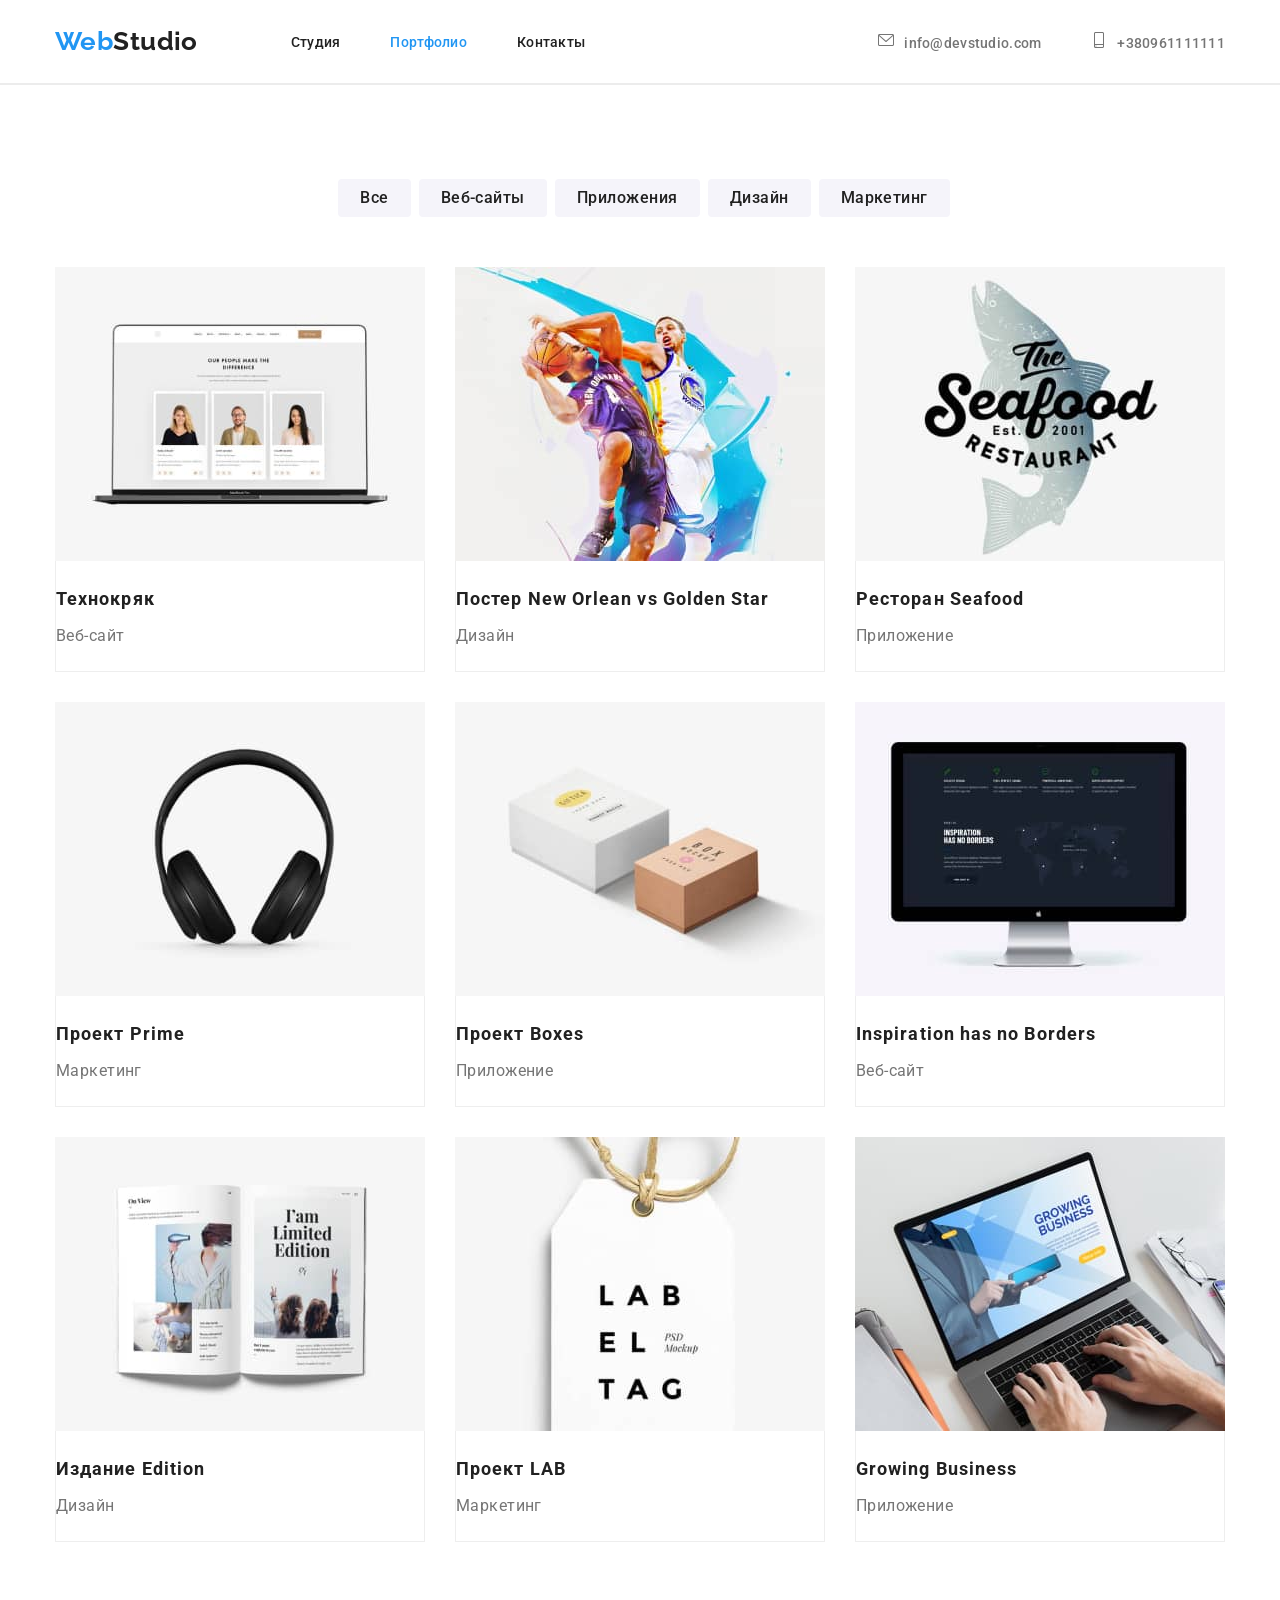
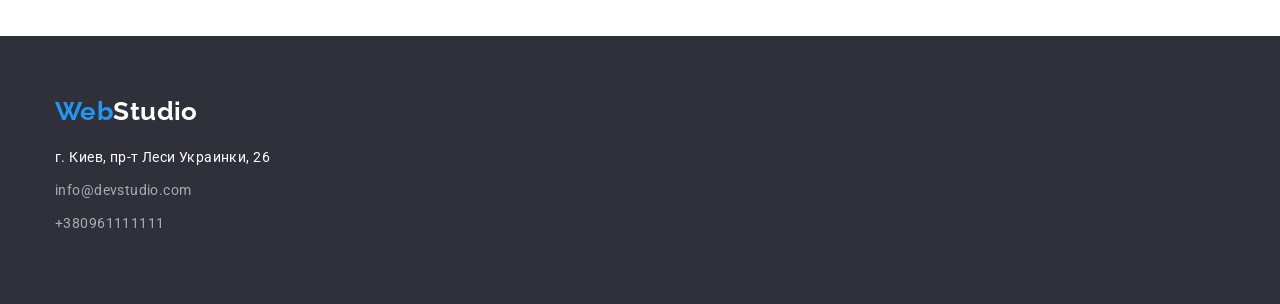
==== commit 0fdd0a34: "ok" ====
--- a/portfolio.html
+++ b/portfolio.html
@@ -18,36 +18,40 @@
 </head>
 
 <body>
+
+    <!-- Navigation header -->
+
+    <header class="page-header">
+        <div class="container">
+            <div class="headerbox">
+                <nav class="main-nav">
+
+                    <a class="logo link" href="./index.html"> <span class="logoblue">Web</span>Studio</a>
+                    <ul class="site-nav">
+
+                        <li class="site-nav-item"> <a class="link" href="./index.html">Студия</a>
+                        </li>
+
+
+                        <li class="site-nav-item"> <a class="link current" href="./portfolio.html">Портфолио</a>
+                        </li>
+
+
+                        <li class="site-nav-item"> <a class="link" href="">Контакты</a></li>
+                    </ul>
+                </nav>
+
+                <ul class="header-contacts">
+                    <li class="header-contacts-item"> <a class="link email"
+                            href="Mailto:info@devstudio.com">info@devstudio.com</a></li>
+                    <li class="header-contacts-item"> <a class="link phone" href="tel:+380961111111">+380961111111</a>
+                    </li>
+                </ul>
+            </div>
+        </div>
+    </header>
     <main>
-        <!-- Navigation header -->
-
-        <header class="page-header">
-            <div class="container">
-                <div class="headerbox">
-                    <nav class="main-nav">
-
-                        <a class="logo link" href="./index.html"> <span class="logoblue">Web</span>Studio</a>
-                        <ul class="site-nav">
-
-                            <li class="site-nav-item"> <a class="link" href="./index.html" >Студия</a>
-                            </li>
-
-
-                            <li class="site-nav-item"> <a class="link current" href="./portfolio.html" >Портфолио</a>
-                            </li>
-
-
-                            <li class="site-nav-item"> <a class="link" href="" >Контакты</a></li>
-                        </ul>
-                    </nav>
-
-                    <ul class="header-contacts">
-                        <li class="header-contacts-item"> <a class="link email" href="Mailto:info@devstudio.com">info@devstudio.com</a></li>
-                        <li class="header-contacts-item"> <a class="link phone" href="tel:+380961111111">+380961111111</a></li>
-                    </ul>
-                </div>
-            </div>
-        </header>
+
 
         <section class="section">
 
--- a/css/styles.css
+++ b/css/styles.css
@@ -78,7 +78,7 @@
 /* site nav and header contacts*/
 
 .container {
-    width: 1230px;
+    width: 1200px;
     padding: 0 15px;
     margin: 0 auto;
 }
@@ -264,11 +264,14 @@
 
     background-color: var(--secondary-bg-col);
     background-repeat: no-repeat;
+    background-position: center;
     background-size: contain;
-}
-
-.features-list-item .antenna::before{
-    background-image: url(../images/features1.svg);
+
+    
+}
+
+.icon-antenna::before{
+    background-image: url('../images/antenna.svg');
 }
 
 .features-list-item-content {
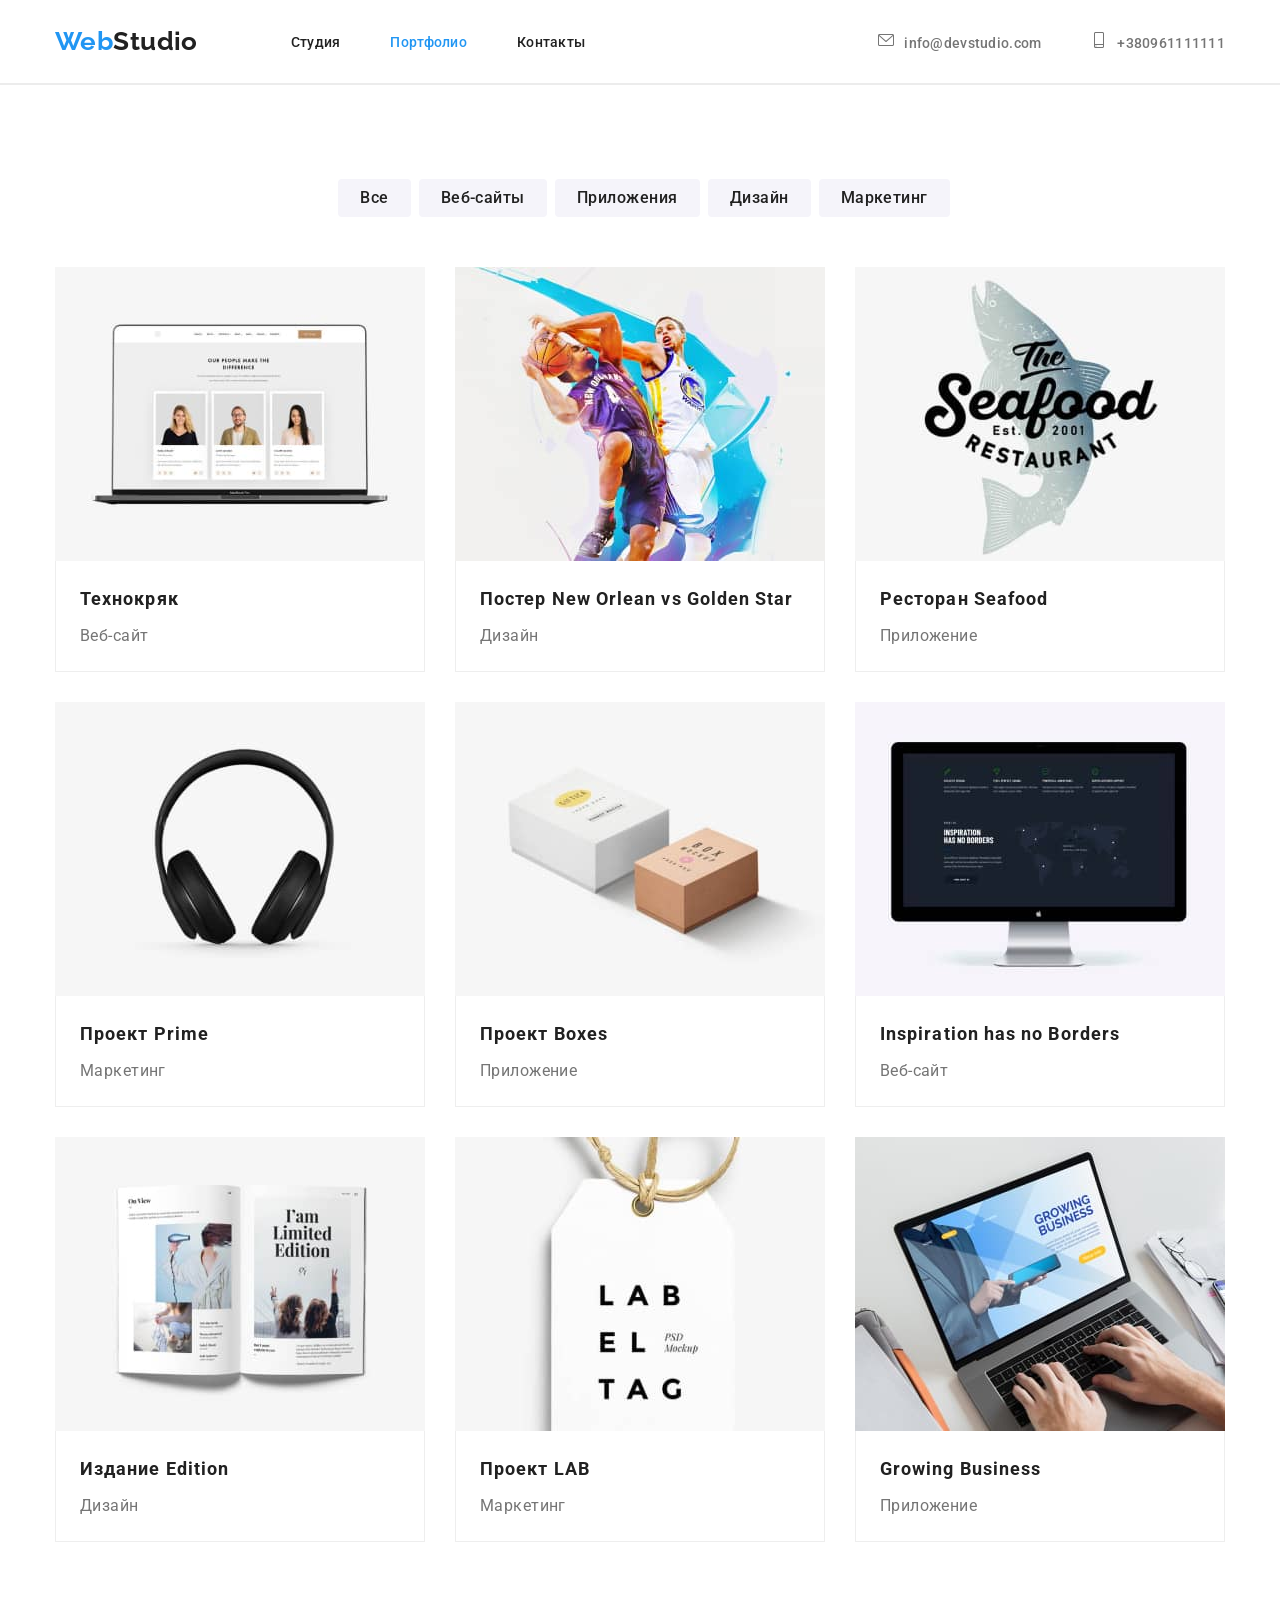
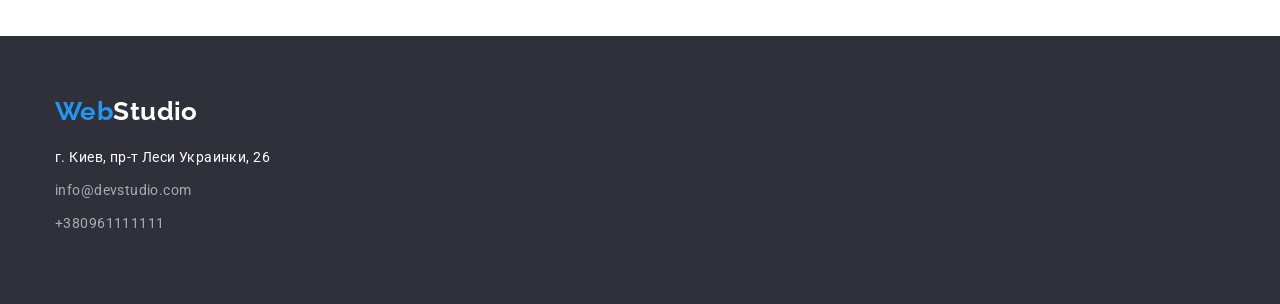
==== commit d87db9c3: "ok" ====
--- a/portfolio.html
+++ b/portfolio.html
@@ -95,7 +95,7 @@
 
 
                     <li class="ex-list-item">
-                        <a href="">
+                        <a class="portfolio-hover" href="">
                             <div class="imgthumb"><img src="./images/project2.jpg" alt="пример" width="370"
                                     height="294">
                             </div>
--- a/css/styles.css
+++ b/css/styles.css
@@ -234,7 +234,7 @@
     padding-bottom: 94px;
 }
 
-.section:nth-child(3n) {
+.section.features {
     padding-bottom: 0;
 }
 
@@ -265,14 +265,25 @@
     background-color: var(--secondary-bg-col);
     background-repeat: no-repeat;
     background-position: center;
-    background-size: contain;
-
     
+    object-fit: contain;    
 }
 
 .icon-antenna::before{
     background-image: url('../images/antenna.svg');
 }
+.icon-clock::before{
+    background-image: url('../images/clock.svg');
+}
+
+.icon-diagram::before{
+    background-image: url('../images/diagram.svg');
+}
+
+.icon-astronaut::before{
+    background-image: url('../images/astronaut.svg');
+}
+
 
 .features-list-item-content {
     padding-top: 30px;
@@ -313,7 +324,7 @@
 
 /* Наша команда */
 
-.section:nth-child(5) {
+.section:nth-child(4) {
     background-color: var(--secondary-bg-col);
 }
 
@@ -369,6 +380,13 @@
         0px 1px 1px rgba(0, 0, 0, 0.14),
         0px 2px 1px rgba(0, 0, 0, 0.2);
     border-radius: 0px 0px 4px 4px;
+}
+
+/* КЛИЕНТЫ */
+
+.client-list{
+    display:flex;
+    flex-wrap: wrap;
 }
 
 
@@ -506,9 +524,14 @@
     text-decoration: none;
 }
 
+
+    /* box-shadow: 0px 1px 1px rgba(0, 0, 0, 0.12),
+    0px 4px 4px rgba(0, 0, 0, 0.06),
+    1px 4px 6px rgba(0, 0, 0, 0.16); */
+    
+
 .card-content {
-    padding-top: 20px;
-    padding-bottom: 20px;
+    padding: 20px 24px;
     border: 1px solid var(--stroke-portfolio);
     border-top-style: none;
 }
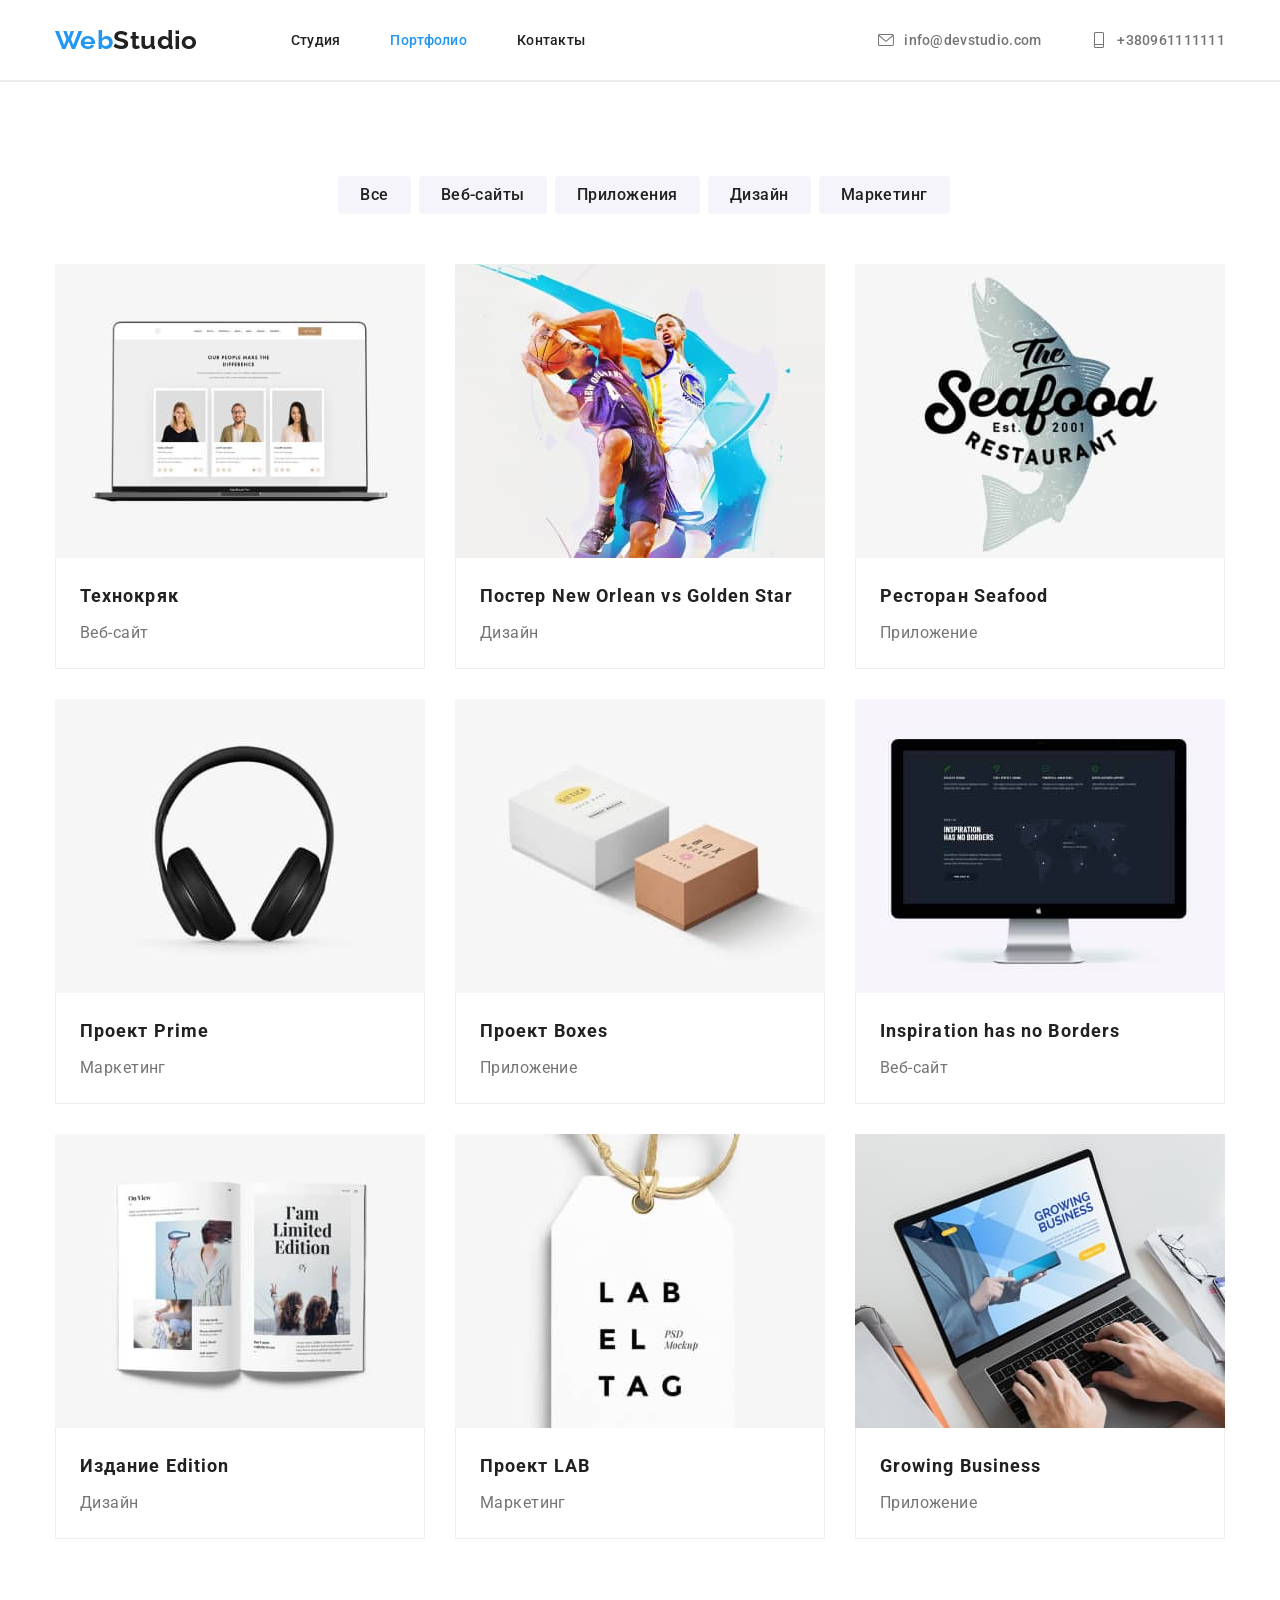
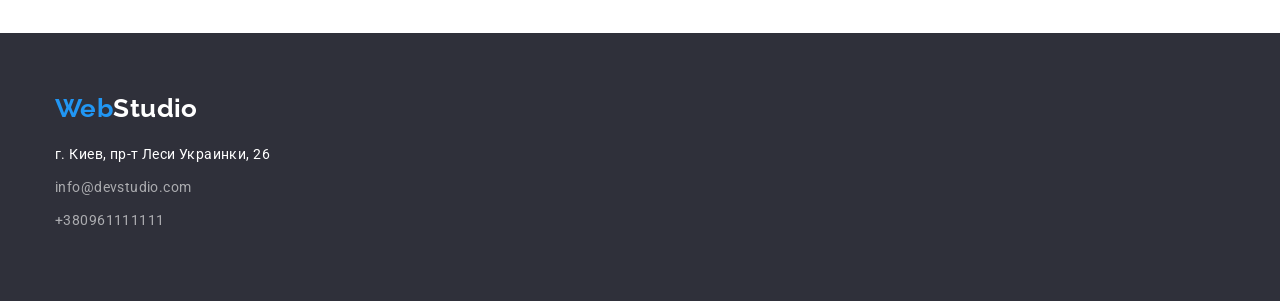
==== commit 7e5e8624: "added social icons and pics to email-phone and clients" ====
--- a/portfolio.html
+++ b/portfolio.html
@@ -19,8 +19,7 @@
 
 <body>
 
-    <!-- Navigation header -->
-
+   <!-- Navigation header -->
     <header class="page-header">
         <div class="container">
             <div class="headerbox">
@@ -32,19 +31,27 @@
                         <li class="site-nav-item"> <a class="link" href="./index.html">Студия</a>
                         </li>
 
-
                         <li class="site-nav-item"> <a class="link current" href="./portfolio.html">Портфолио</a>
                         </li>
-
 
                         <li class="site-nav-item"> <a class="link" href="">Контакты</a></li>
                     </ul>
                 </nav>
 
                 <ul class="header-contacts">
-                    <li class="header-contacts-item"> <a class="link email"
-                            href="Mailto:info@devstudio.com">info@devstudio.com</a></li>
-                    <li class="header-contacts-item"> <a class="link phone" href="tel:+380961111111">+380961111111</a>
+                    <li class="header-contacts-item">
+                        <a class="link" href="mailto:info@devstudio.com">
+                            <svg class="iconheader email">
+                                <use href="images/sprite.svg#email"></use>
+                            </svg>info@devstudio.com</a>
+                    </li>
+
+
+                    <li class="header-contacts-item">
+                        <a class="link" href="tel:+380961111111">
+                            <svg class="iconheader phone">
+                                <use href="images/sprite.svg#phone"></use>
+                            </svg> +380961111111</a>
                     </li>
                 </ul>
             </div>
--- a/css/styles.css
+++ b/css/styles.css
@@ -16,6 +16,7 @@
 /* stroke portfolio works #EEEEEE */
 /* stroke header #ECECEC */
 /* bg color hero #C4C4C4*/
+/* FILL colour #AFB1B8 */
 
 :root {
     --primary-txt-col: #757575;
@@ -29,6 +30,7 @@
     --stroke-portfolio: #EEEEEE;
     --stroke-header: #ECECEC;
     --bg-color-hero: #C4C4C4;
+    --fill-colour: #AFB1B8;
 }
 
 /* index.html */
@@ -129,50 +131,36 @@
 .header-contacts-item>.link {
     color: var(--primary-txt-col);
     text-decoration: none;
-    display: block;
+    display: flex;
     padding-top: 32px;
     padding-bottom: 32px;
 
 }
 
-.site-nav a:hover,
-.site-nav a:focus,
-.header-contacts a:hover,
-.header-contacts a:focus {
+.site-nav-item .link:hover,
+.site-nav-item .link:focus,
+.header-contacts-item>.link:hover,
+.header-contacts-item>.link:focus {
     color: var(--accent-col);
+
+
 }
 
 .link.current {
     color: var(--accent-col);
 }
 
-/* ПОЧЕМУ ИКОНКИ НЕ В ОДНУ ЛИНИЮ С ТЕКСТОМ*/
-.link.email::before,
-.link.phone::before {
-    display: inline-flex;
-    content: "";
-
-
-    /* background-color: red; */
-
-    margin-right: 10px;
-    background-size: contain;
-    background-repeat: no-repeat;
-    background-position: center;
-
-}
-
-.email::before {
+.iconheader {
     width: 16px;
     height: 16px;
-    background-image: url('../images/email.svg');
-
-}
-
-.phone::before {
-    width: 16px;
-    height: 16px;
-    background-image: url('../images/phone.svg')
+    margin-right: 10px;
+    fill: var(--primary-txt-col);
+    display: block;
+}
+
+.link:hover .email,
+.link:hover .phone {
+    fill: var(--accent-col);
 }
 
 /* hero+button */
@@ -265,22 +253,23 @@
     background-color: var(--secondary-bg-col);
     background-repeat: no-repeat;
     background-position: center;
-    
-    object-fit: contain;    
-}
-
-.icon-antenna::before{
+
+    object-fit: contain;
+}
+
+.icon-antenna::before {
     background-image: url('../images/antenna.svg');
 }
-.icon-clock::before{
+
+.icon-clock::before {
     background-image: url('../images/clock.svg');
 }
 
-.icon-diagram::before{
+.icon-diagram::before {
     background-image: url('../images/diagram.svg');
 }
 
-.icon-astronaut::before{
+.icon-astronaut::before {
     background-image: url('../images/astronaut.svg');
 }
 
@@ -339,6 +328,21 @@
     margin-bottom: 50px;
 }
 
+.coworkers-list-item {
+
+    flex-basis: calc(100% / 4 - var(--gap));
+    margin-left: var(--gap);
+
+    text-align: center;
+
+    background: #FFFFFF;
+
+    box-shadow: 0px 1px 3px rgba(0, 0, 0, 0.12),
+        0px 1px 1px rgba(0, 0, 0, 0.14),
+        0px 2px 1px rgba(0, 0, 0, 0.2);
+    border-radius: 0px 0px 4px 4px;
+}
+
 .coworkers-list .title {
     font-weight: 500;
     font-size: 16px;
@@ -365,28 +369,97 @@
     padding-bottom: 30px;
 }
 
-.coworkers-list-item {
-
-    /* outline: 1px solid teal; */
-
-    flex-basis: calc(100% / 4 - var(--gap));
-    margin-left: var(--gap);
-
-    text-align: center;
-
-    background: #FFFFFF;
-
-    box-shadow: 0px 1px 3px rgba(0, 0, 0, 0.12),
-        0px 1px 1px rgba(0, 0, 0, 0.14),
-        0px 2px 1px rgba(0, 0, 0, 0.2);
-    border-radius: 0px 0px 4px 4px;
+.coworkers-list-item-social {
+    list-style: none;
+    text-decoration: none;
+
+    display: flex;
+    flex-wrap: wrap;
+
+    padding-top: 16px;
+    margin-left: 32px;
+    margin-right: 32px;
+
+}
+
+.coworkers-item-social+.coworkers-item-social {
+    margin-left: 10px;
+    display: block;
+}
+
+.link-social {
+    display: flex;
+    width: 44px;
+    height: 44px;
+    border-radius: 50px;
+    
+    position: relative;
+
+    fill: var(--fill-colour);
+    
+}
+
+.icon-social {
+    width: 20px;
+    height: 20px;
+
+    position: absolute;
+    top: 50%;
+    left: 50%;
+    transform: translate(-50%, -50%);   
+}
+
+.link-social:hover .instagram,
+.link-social:hover .twitter,
+.link-social:hover .facebook,
+.link-social:hover .linkedin {
+    fill: var(--white-txt-col);
+    background-color: var(--accent-col);
+}
+
+.link-social:hover{
+    background-color: var(--accent-col);
 }
 
 /* КЛИЕНТЫ */
 
-.client-list{
-    display:flex;
+.client-list {
+    display: flex;
     flex-wrap: wrap;
+    flex-basis: calc(100% / 6 );
+
+    list-style: none;
+}
+
+.client-card+.client-card {
+    margin-left: 30px;
+}
+
+.link-client{
+    display: block;
+
+    border-width: 1px;
+    border-style: solid;
+    border-color:  var(--fill-colour);
+    border-radius: 20px;
+    width: 170px;
+    height: 92px;
+
+    position: relative;
+
+    fill: var(--fill-colour);
+}
+.icon-client {
+    position: absolute;
+    top: 50%;
+    left: 50%;
+    transform: translate(-50%, -50%);
+}
+
+.link-client:hover,
+.link-client:hover .icon-client{
+    fill: var(--accent-col);
+    border-color: var(--accent-col);
 }
 
 
@@ -525,10 +598,10 @@
 }
 
 
-    /* box-shadow: 0px 1px 1px rgba(0, 0, 0, 0.12),
+/* box-shadow: 0px 1px 1px rgba(0, 0, 0, 0.12),
     0px 4px 4px rgba(0, 0, 0, 0.06),
     1px 4px 6px rgba(0, 0, 0, 0.16); */
-    
+
 
 .card-content {
     padding: 20px 24px;
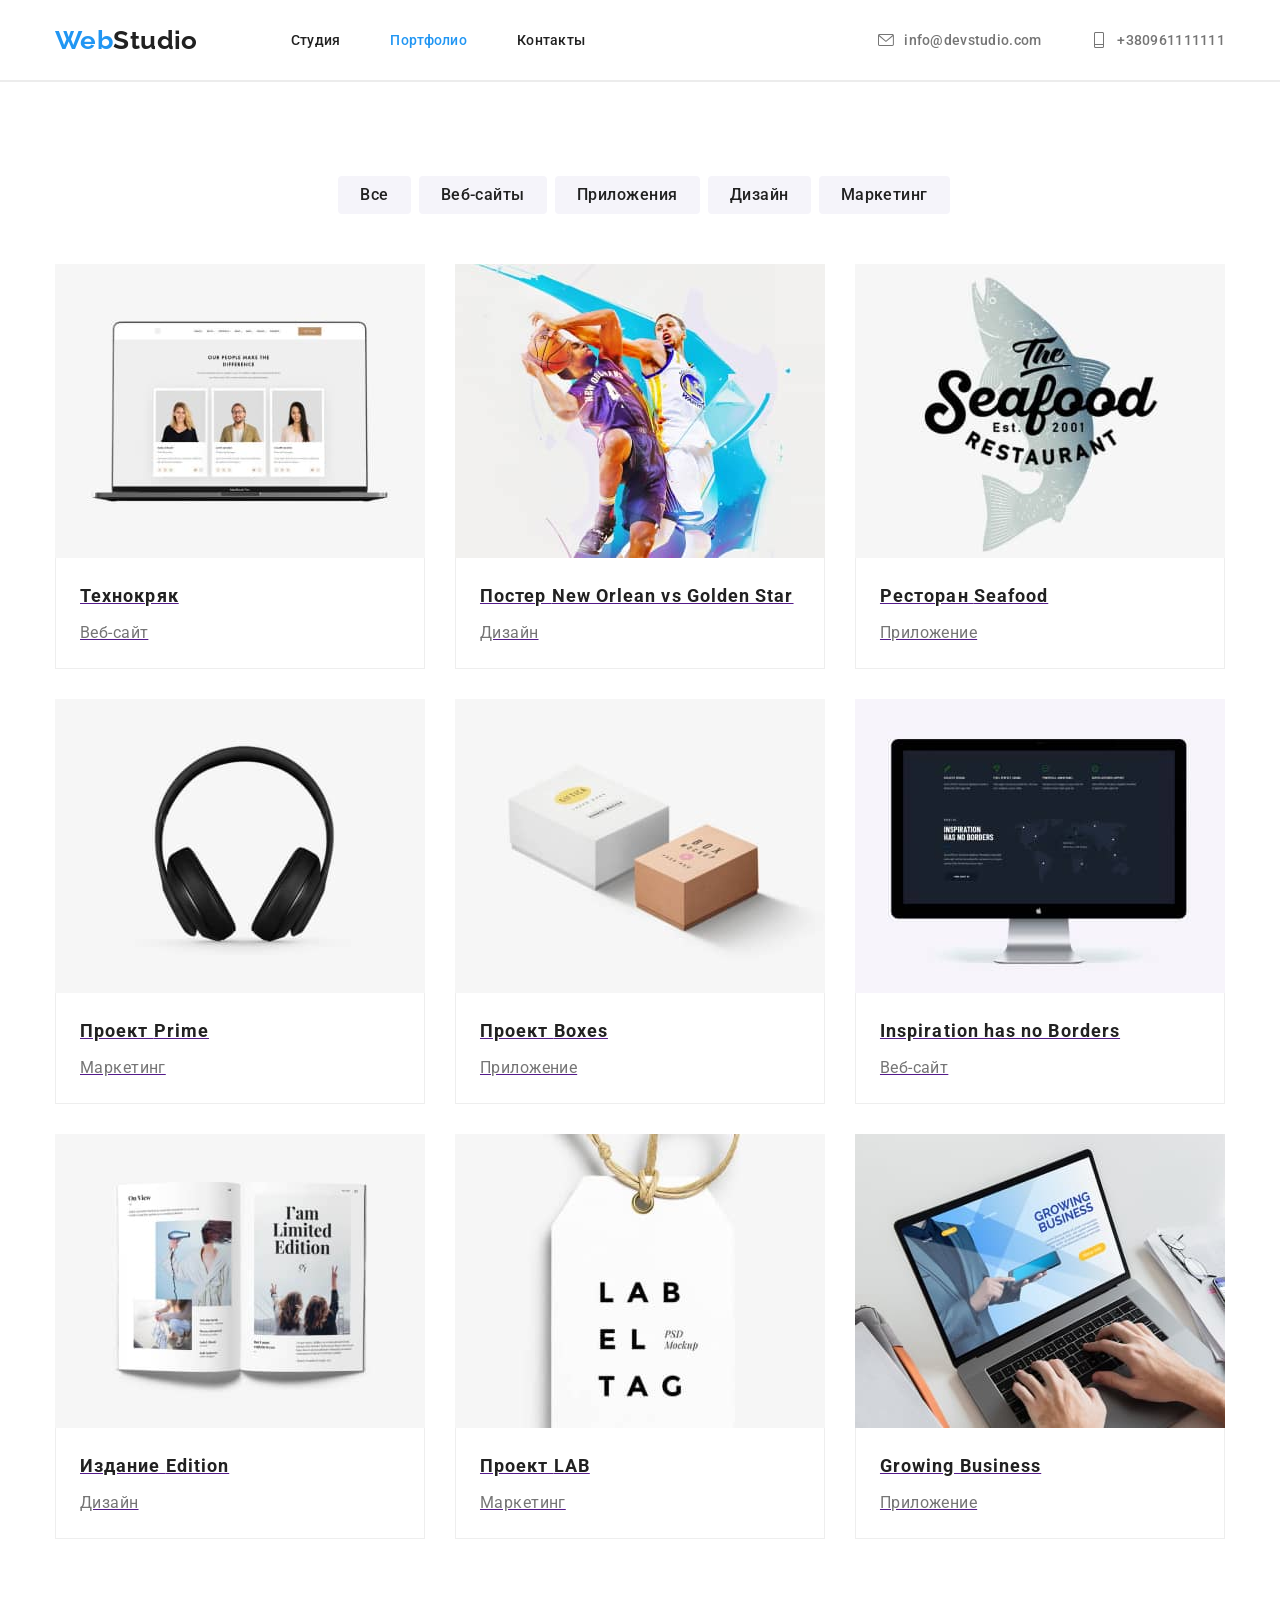
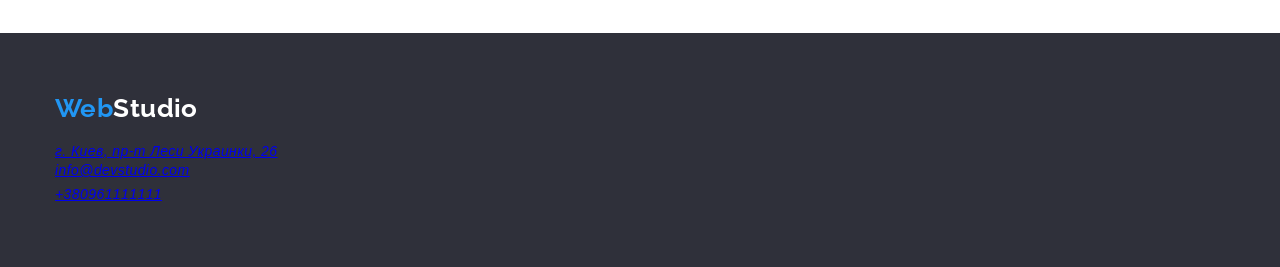
==== commit dfde2ded: "footer-done" ====
--- a/portfolio.html
+++ b/portfolio.html
@@ -59,7 +59,6 @@
     </header>
     <main>
 
-
         <section class="section">
 
             <div class=" container">
--- a/css/styles.css
+++ b/css/styles.css
@@ -34,6 +34,7 @@
 }
 
 /* index.html */
+
 body {
     font-family: roboto, sans-serif;
     font-size: 14px;
@@ -60,8 +61,14 @@
     display: block;
     width: 100%;
 }
+.container {
+    width: 1200px;
+    padding: 0 15px;
+    margin: 0 auto;
+}
 
 /* logotype style */
+
 .logo {
     font-family: raleway;
     font-size: 26px;
@@ -79,12 +86,6 @@
 
 /* site nav and header contacts*/
 
-.container {
-    width: 1200px;
-    padding: 0 15px;
-    margin: 0 auto;
-}
-
 .page-header {
     border-bottom: 2px solid var(--stroke-header);
 }
@@ -122,10 +123,9 @@
 .site-nav-item>.link {
     color: var(--secondary-txt-col);
     text-decoration: none;
-    display: block;
+    display: flex;
     padding-top: 32px;
     padding-bottom: 32px;
-
 }
 
 .header-contacts-item>.link {
@@ -134,7 +134,6 @@
     display: flex;
     padding-top: 32px;
     padding-bottom: 32px;
-
 }
 
 .site-nav-item .link:hover,
@@ -142,8 +141,6 @@
 .header-contacts-item>.link:hover,
 .header-contacts-item>.link:focus {
     color: var(--accent-col);
-
-
 }
 
 .link.current {
@@ -173,7 +170,6 @@
     margin-right: auto;
     background-image: linear-gradient(to right, rgba(47, 48, 58, 0.4), rgba(47, 48, 58, 0.4)),
         url('../images/Hero-pic.jpg');
-
     text-align: center;
     padding-top: 200px;
     padding-bottom: 200px;
@@ -211,12 +207,10 @@
     min-width: 200px;
     height: 50px;
     text-align: center;
-
-}
-
+}
 
 /* преимущества */
-/* ДЛЯ ВСЕХ СЕКЦИЙ МОЖНО ЗАДАТЬ СРЕДНЕЕ ЗНАЧЕНИЕ Паддинг? */
+
 .section {
     padding-top: 94px;
     padding-bottom: 94px;
@@ -239,7 +233,6 @@
 
     padding: 0;
 
-    /* outline: 1px solid teal; */
     width: 270px;
     flex-basis: calc(100%/4 - var(--gap));
     margin-left: var(--gap);
@@ -272,7 +265,6 @@
 .icon-astronaut::before {
     background-image: url('../images/astronaut.svg');
 }
-
 
 .features-list-item-content {
     padding-top: 30px;
@@ -292,29 +284,25 @@
 
 /* Чем мы занимаемся */
 
-
-
 .whatwedo-list {
     display: flex;
     flex-wrap: wrap;
     margin-left: calc(-1 * var(--gap));
-
 }
 
 .whatwedo-list-item {
     padding: 0;
     list-style: none;
 
-    /* outline: 1px solid teal; */
-
     flex-basis: calc(100%/3 - var(--gap));
     margin-left: var(--gap);
 }
 
 /* Наша команда */
 
-.section:nth-child(4) {
+.section-cow {
     background-color: var(--secondary-bg-col);
+    padding-bottom: 94px;
 }
 
 .section-title {
@@ -379,7 +367,6 @@
     padding-top: 16px;
     margin-left: 32px;
     margin-right: 32px;
-
 }
 
 .coworkers-item-social+.coworkers-item-social {
@@ -465,10 +452,16 @@
 
 /* футер */
 /* Залит темный фон, чтобы были видны буквы */
+
 .section-footer {
     background-color: #2f303a;
     padding-top: 60px;
     padding-bottom: 60px;
+}
+
+.footer-all {
+    display: flex;
+    flex-wrap: wrap;
 }
 
 .logowhite {
@@ -480,7 +473,7 @@
     line-height: 1.17;
 
     margin-bottom: 20px;
-    display: block
+    display: block;
 }
 
 .address-cont {
@@ -488,29 +481,64 @@
     line-height: 1.7;
 }
 
-.address a {
+.address .link-address {
     text-decoration: none;
     color: var(--white-txt-col);
     font-style: normal;
     line-height: 1.7;
+
     display: block;
     margin-bottom: 9px;
 }
 
-.address-cont a {
+.address-cont .link-mail, 
+.address-cont .link-call {
     text-decoration: none;
     color: rgba(255, 255, 255, 0.6);
     display: block;
     margin-bottom: 9px;
-
-}
-
-.address a:hover,
-.address a:focus,
-.address-cont a:hover,
-.address-cont a:focus {
-    color: var(--accent-col);
-}
+    font-style: normal;
+
+}
+
+.footer-social {
+    margin-left: 70px;
+    padding-top: 12px;
+
+}
+.footer-heading{
+    
+    text-transform: uppercase;
+    color: var(--primary-bg-col);
+    font-size: 14px;
+    line-height: 1.14;
+    
+    
+
+}
+.footer-list-item-social{
+    list-style: none;
+    text-decoration: none;
+
+    padding-top: 20px;
+    align-items: start;
+   
+}
+
+.footer-item-social{
+    display: inline-flex; 
+}
+
+.footer-item-social> .link-social{
+    background-color: rgba(255, 255, 255, 0.1);
+}
+
+.footer-item-social:hover{
+    background-color: var(--accent-col);
+    border-radius: 50px;
+}
+
+
 
 
 /* portfolio html */
@@ -561,15 +589,12 @@
 }
 
 .button-list-item {
-    /* outline: 1px solid teal; */
-
     flex-basis: calc(100% / 5 - 8px);
     margin-left: 8px;
 }
 
 /* примеры работ */
 
-
 .example-list {
     display: flex;
     flex-wrap: wrap;
@@ -590,10 +615,9 @@
 
     background: var(--primary-bg-col);
 
-
-}
-
-.example-list a {
+}
+
+.card-content {
     text-decoration: none;
 }
 
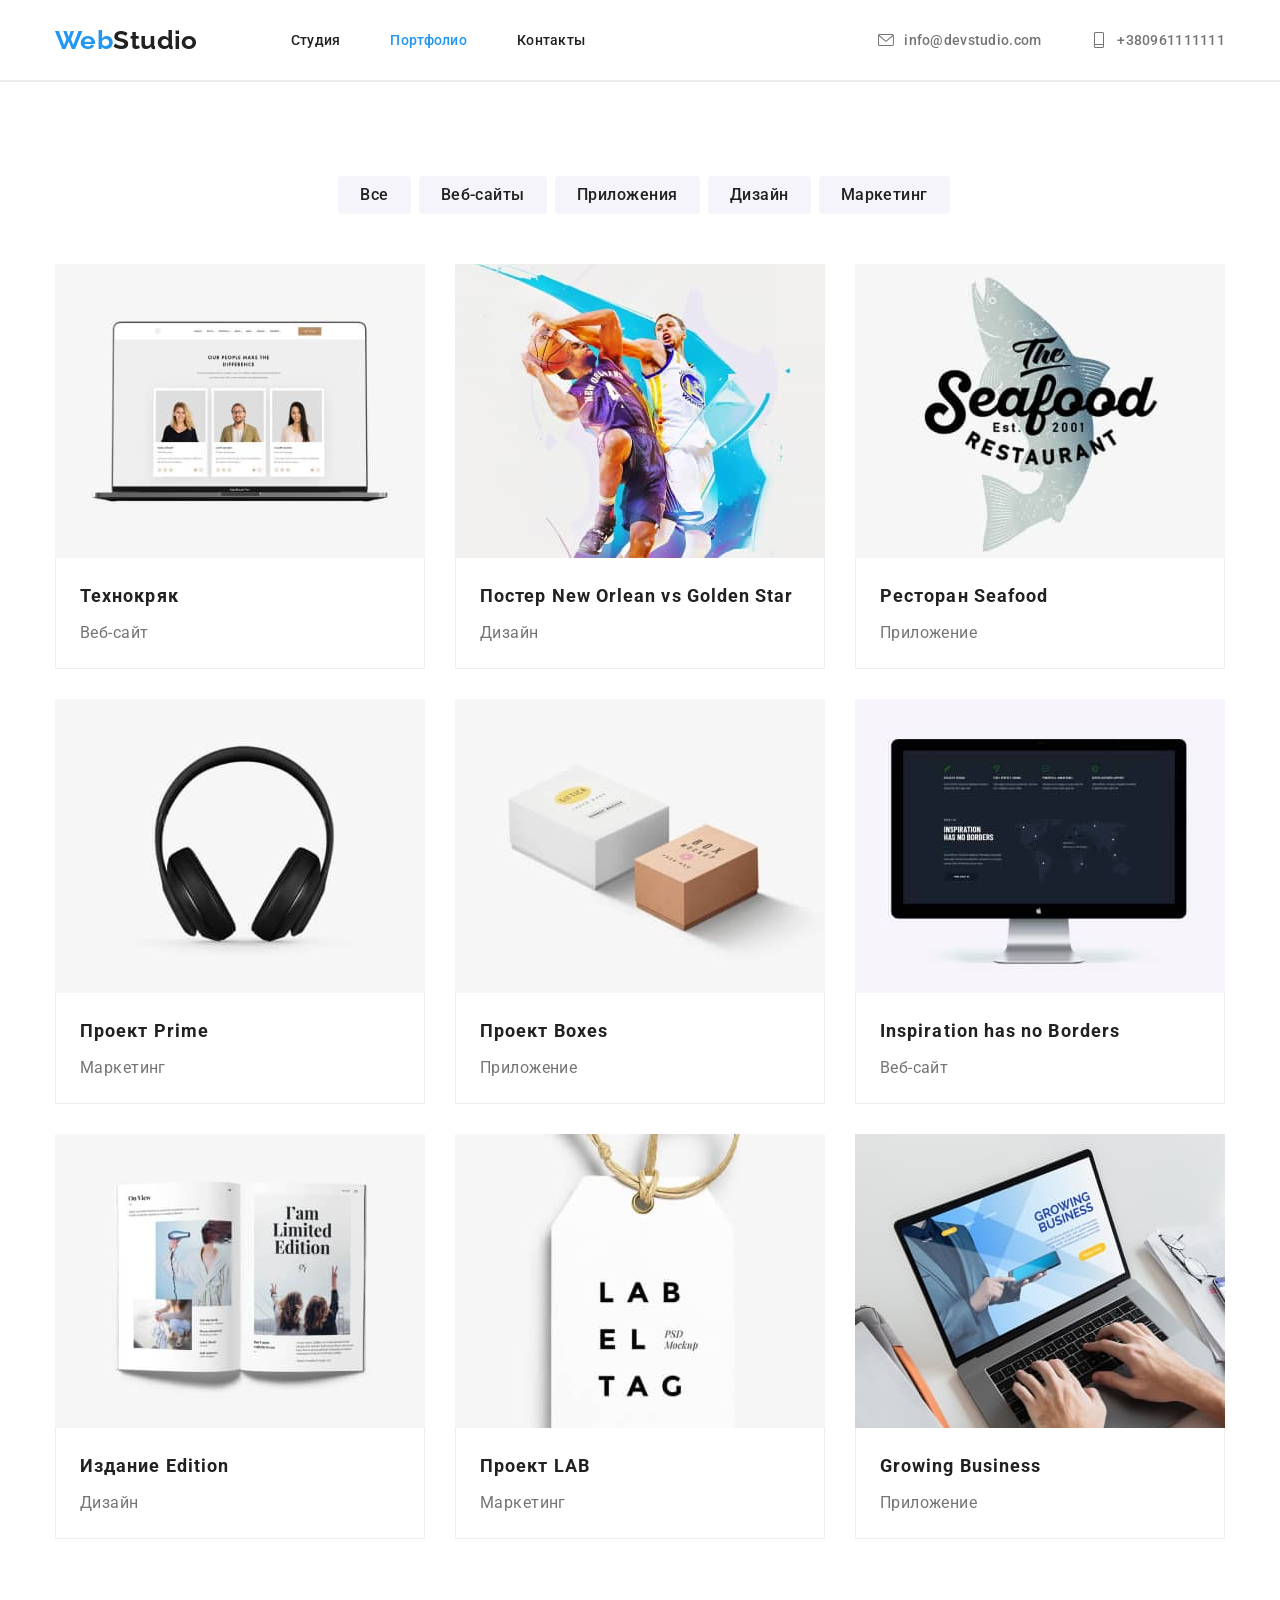
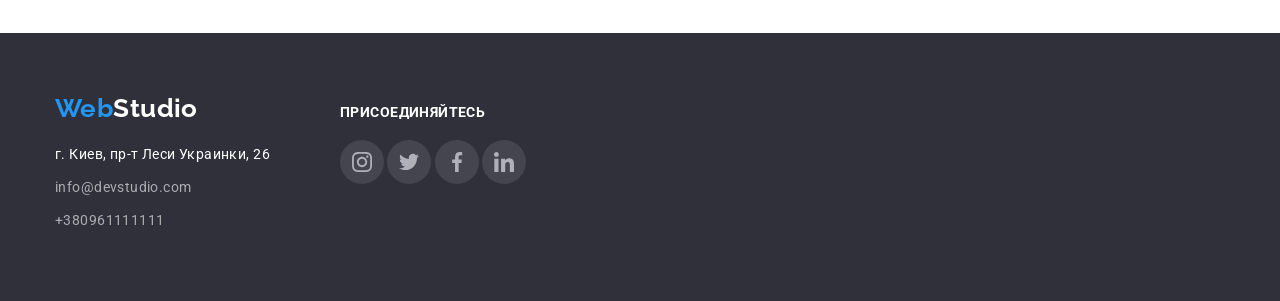
==== commit 47f78012: "hover-portfolio added" ====
--- a/portfolio.html
+++ b/portfolio.html
@@ -19,7 +19,7 @@
 
 <body>
 
-   <!-- Navigation header -->
+    <!-- Navigation header -->
     <header class="page-header">
         <div class="container">
             <div class="headerbox">
@@ -88,7 +88,7 @@
             <div class=" container">
                 <ul class="example-list">
                     <li class="ex-list-item">
-                        <a href="">
+                        <a class="portfolio-hover" href="">
                             <div class="imgthumb"><img src="./images/project1.jpg" alt="пример" width="370"
                                     height="294">
                             </div>
@@ -101,7 +101,9 @@
 
 
                     <li class="ex-list-item">
-                        <a class="portfolio-hover" href="">
+
+                        <a class="portfolio-hover" href="">
+
                             <div class="imgthumb"><img src="./images/project2.jpg" alt="пример" width="370"
                                     height="294">
                             </div>
@@ -111,10 +113,12 @@
                                 <p>Дизайн</p>
                             </div>
                         </a>
-                    </li>
-
-                    <li class="ex-list-item">
-                        <a href="">
+
+
+                    </li>
+
+                    <li class="ex-list-item">
+                        <a class="portfolio-hover" href="">
                             <div class="imgthumb"><img src="./images/project3.jpg" alt="пример" width="370"
                                     height="294">
                             </div>
@@ -126,7 +130,7 @@
                     </li>
 
                     <li class="ex-list-item">
-                        <a href="">
+                        <a class="portfolio-hover" href="">
                             <div class="imgthumb"><img src="./images/project4.jpg" alt="пример" width="370"
                                     height="294">
                             </div>
@@ -138,7 +142,7 @@
                     </li>
 
                     <li class="ex-list-item">
-                        <a href="">
+                        <a class="portfolio-hover" href="">
                             <div class="imgthumb"><img src="./images/project5.jpg" alt="пример" width="370"
                                     height="294">
                             </div>
@@ -150,7 +154,7 @@
                     </li>
 
                     <li class="ex-list-item">
-                        <a href="">
+                        <a class="portfolio-hover" href="">
                             <div class="imgthumb"><img src="./images/project6.jpg" alt="пример" width="370"
                                     height="294">
                             </div>
@@ -162,7 +166,7 @@
                     </li>
 
                     <li class="ex-list-item">
-                        <a href="">
+                        <a class="portfolio-hover" href="">
                             <div class="imgthumb">
                                 <img src="./images/project7.jpg" alt="пример" width="370" height="294">
                             </div>
@@ -174,7 +178,7 @@
                     </li>
 
                     <li class="ex-list-item">
-                        <a href="">
+                        <a class="portfolio-hover" href="">
                             <div class="imgthumb">
                                 <img src="./images/project8.jpg" alt="пример" width="370" height="294">
                             </div>
@@ -186,7 +190,7 @@
                     </li>
 
                     <li class="ex-list-item">
-                        <a href="">
+                        <a class="portfolio-hover" href="">
                             <div class="imgthumb">
                                 <img src="./images/project9.jpg" alt="пример" width="370" height="294">
                             </div>
@@ -205,25 +209,68 @@
 
     </main>
 
-    <!-- Футер -->
+   <!-- Футер -->
     <footer class="section-footer">
 
         <div class="container">
-            <a class="logowhite" href="./index.html"> <span class="logoblue">Web</span>Studio</a>
-
-            <!-- Вопрос, можно ли в адрес вставлять список? -->
-            <address class="address">
-                <a class="item"
-                    href="https://www.google.com/maps/place/%D0%B1%D1%83%D0%BB.+%D0%9B%D0%B5%D1%81%D0%B8+%D0%A3%D0%BA%D1%80%D0%B0%D0%B8%D0%BD%D0%BA%D0%B8,+26,+%D0%9A%D0%B8%D0%B5%D0%B2,+02000/@50.4265807,30.5361971,17z/data=!3m1!4b1!4m5!3m4!1s0x40d4cf0e033ecbe9:0x57a4dffefec77da0!8m2!3d50.4265807!4d30.5383858"
-                    target="_blank" rel="noopener noreferrer nofollow"> г. Киев, пр-т Леси Украинки, 26</a>
-
-
-                <ul class="address-cont">
-                    <li class="item"> <a href="Mailto:info@devstudio.com">info@devstudio.com</a></li>
-                    <li class="item"> <a href="tel:+380961111111">+380961111111</a></li>
-                </ul>
-            </address>
+
+
+            <div class="footer-all">
+                <div class="footer-contacts">
+                    <a class="logowhite" href="./index.html"> <span class="logoblue">Web</span>Studio</a>
+                    <address class="address">
+                        <a class="link-address"
+                            href="https://www.google.com/maps/place/%D0%B1%D1%83%D0%BB.+%D0%9B%D0%B5%D1%81%D0%B8+%D0%A3%D0%BA%D1%80%D0%B0%D0%B8%D0%BD%D0%BA%D0%B8,+26,+%D0%9A%D0%B8%D0%B5%D0%B2,+02000/@50.4265807,30.5361971,17z/data=!3m1!4b1!4m5!3m4!1s0x40d4cf0e033ecbe9:0x57a4dffefec77da0!8m2!3d50.4265807!4d30.5383858"
+                            target="_blank" rel="noopener noreferrer nofollow"> г. Киев, пр-т Леси Украинки, 26</a>
+
+
+                        <ul class="address-cont">
+                            <li> <a class="link-mail" href="Mailto:info@devstudio.com">info@devstudio.com</a></li>
+                            <li> <a class="link-call" href="tel:+380961111111">+380961111111</a></li>
+                        </ul>
+                    </address>
+                </div>
+
+                <div class="footer-social">
+                    <h2 class="footer-heading">Присоединяйтесь</h2>
+
+                    <ul class="footer-list-item-social">
+                        <li class="footer-item-social">
+                            <a class="link-social" href="instagram.com">
+                                <svg class="icon-social instagram">
+                                    <use href="images/sprite.svg#instagram"></use>
+                                </svg></a>
+                        </li>
+
+                        <li class="footer-item-social">
+                            <a class="link-social" href="twitter.com">
+                                <svg class="icon-social twitter">
+                                    <use href="images/sprite.svg#twitter"></use>
+                                </svg>
+                            </a>
+                        </li>
+
+                        <li class="footer-item-social">
+                            <a class="link-social" href="facebook.com">
+                                <svg class="icon-social facebook">
+                                    <use href="images/sprite.svg#facebook"></use>
+                                </svg>
+                            </a>
+                        </li>
+
+                        <li class="footer-item-social">
+                            <a class="link-social" href="linkedin.com">
+                                <svg class="icon-social linkedin">
+                                    <use href="images/sprite.svg#linkedin"></use>
+                                </svg>
+                            </a>
+                        </li>
+                    </ul>
+                </div>
+            </div>
         </div>
+
+
     </footer>
 </body>
 
--- a/css/styles.css
+++ b/css/styles.css
@@ -56,6 +56,9 @@
     margin-bottom: 0;
     padding: 0;
 }
+a{
+    text-decoration: none;
+}
 
 img {
     display: block;
@@ -614,17 +617,17 @@
     list-style: none;
 
     background: var(--primary-bg-col);
-
-}
-
-.card-content {
-    text-decoration: none;
-}
-
-
-/* box-shadow: 0px 1px 1px rgba(0, 0, 0, 0.12),
+}
+
+.portfolio-hover{
+    display: block;
+
+}
+.portfolio-hover:hover{
+box-shadow: 0px 1px 1px rgba(0, 0, 0, 0.12),
     0px 4px 4px rgba(0, 0, 0, 0.06),
-    1px 4px 6px rgba(0, 0, 0, 0.16); */
+    1px 4px 6px rgba(0, 0, 0, 0.16);
+} 
 
 
 .card-content {
